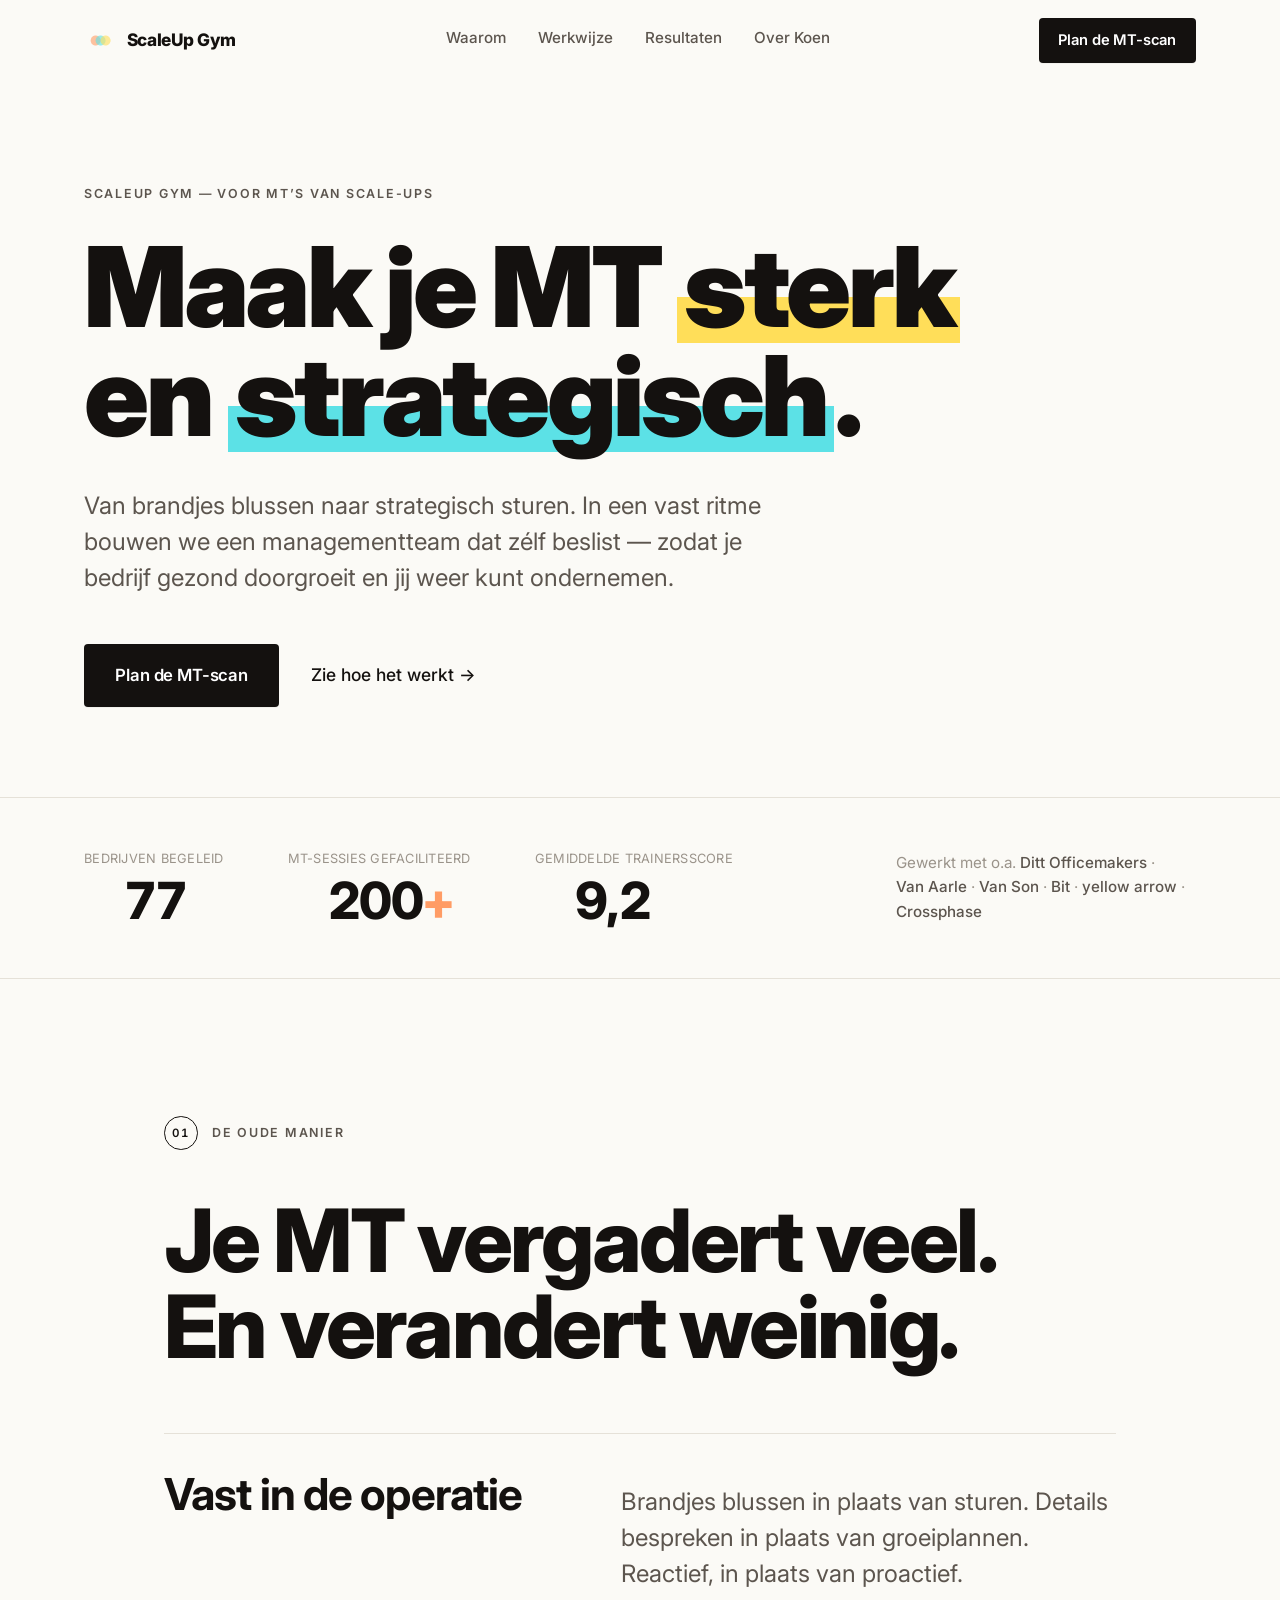
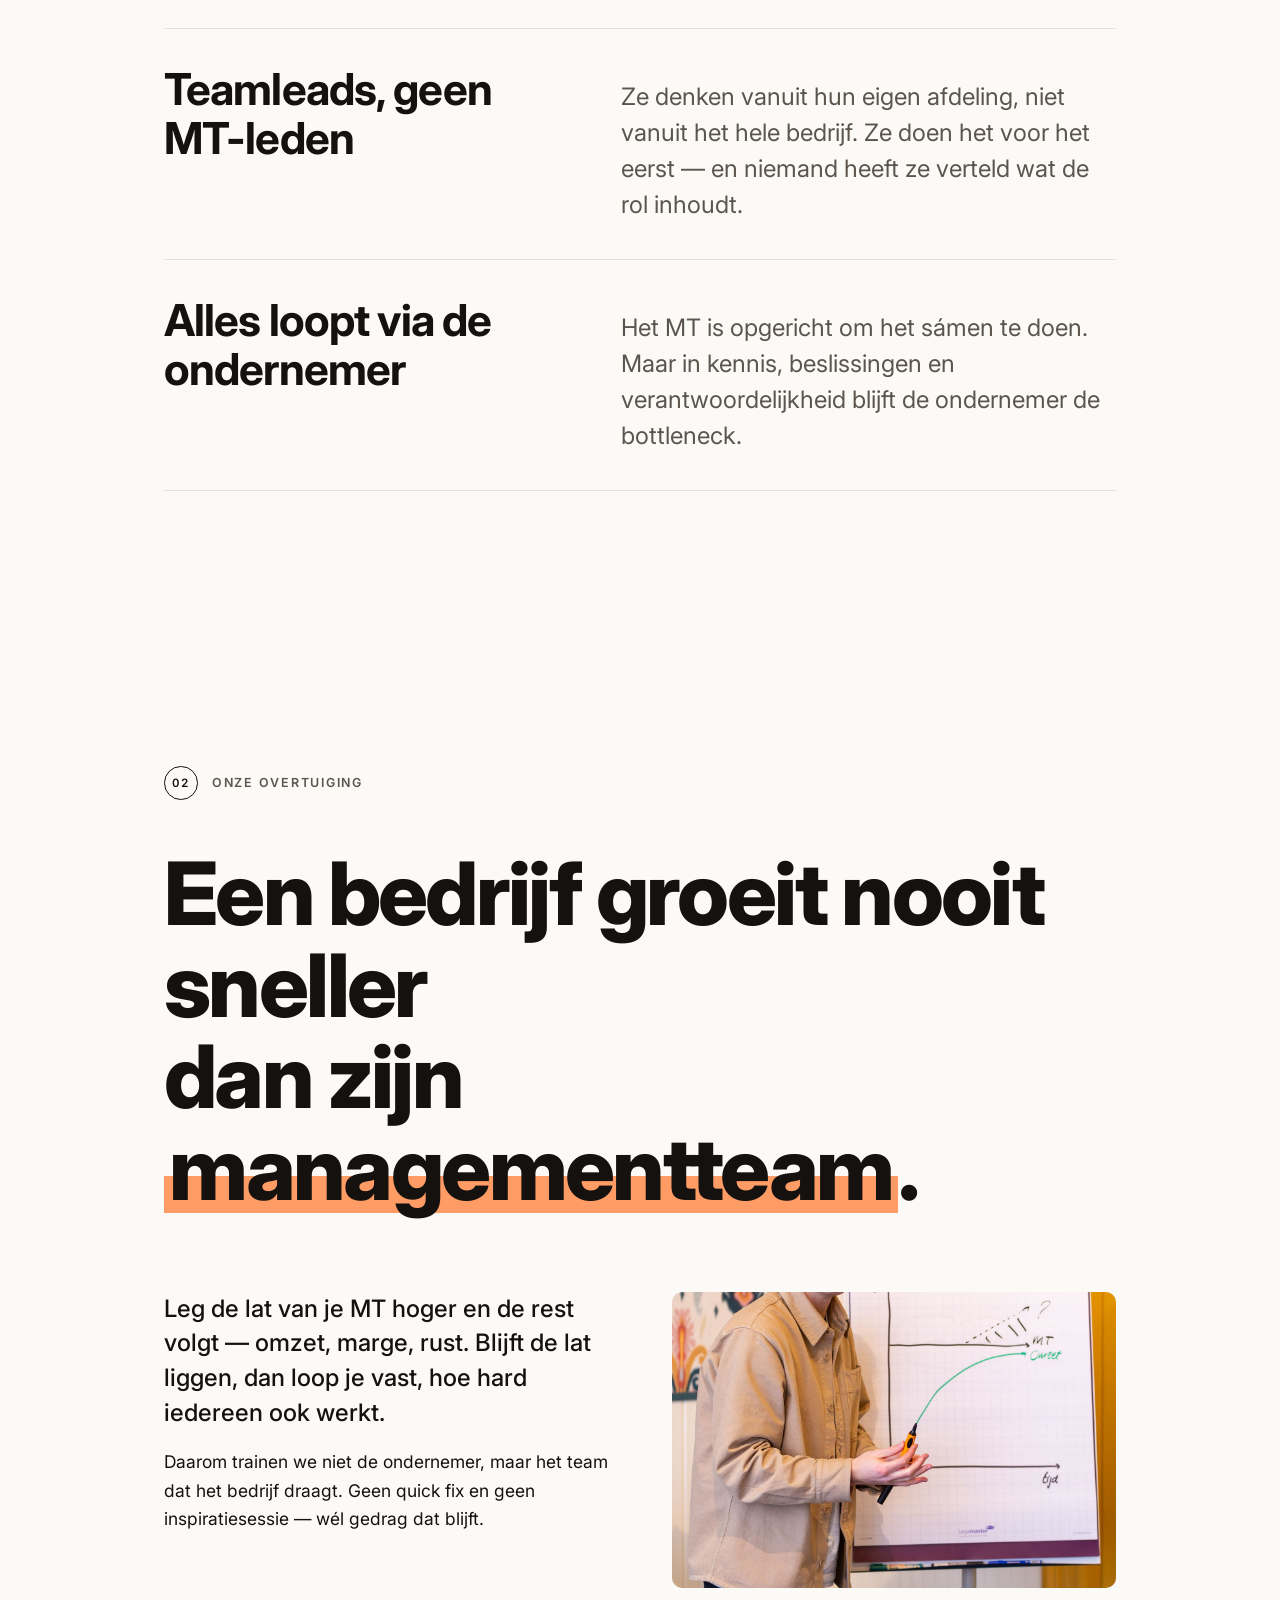
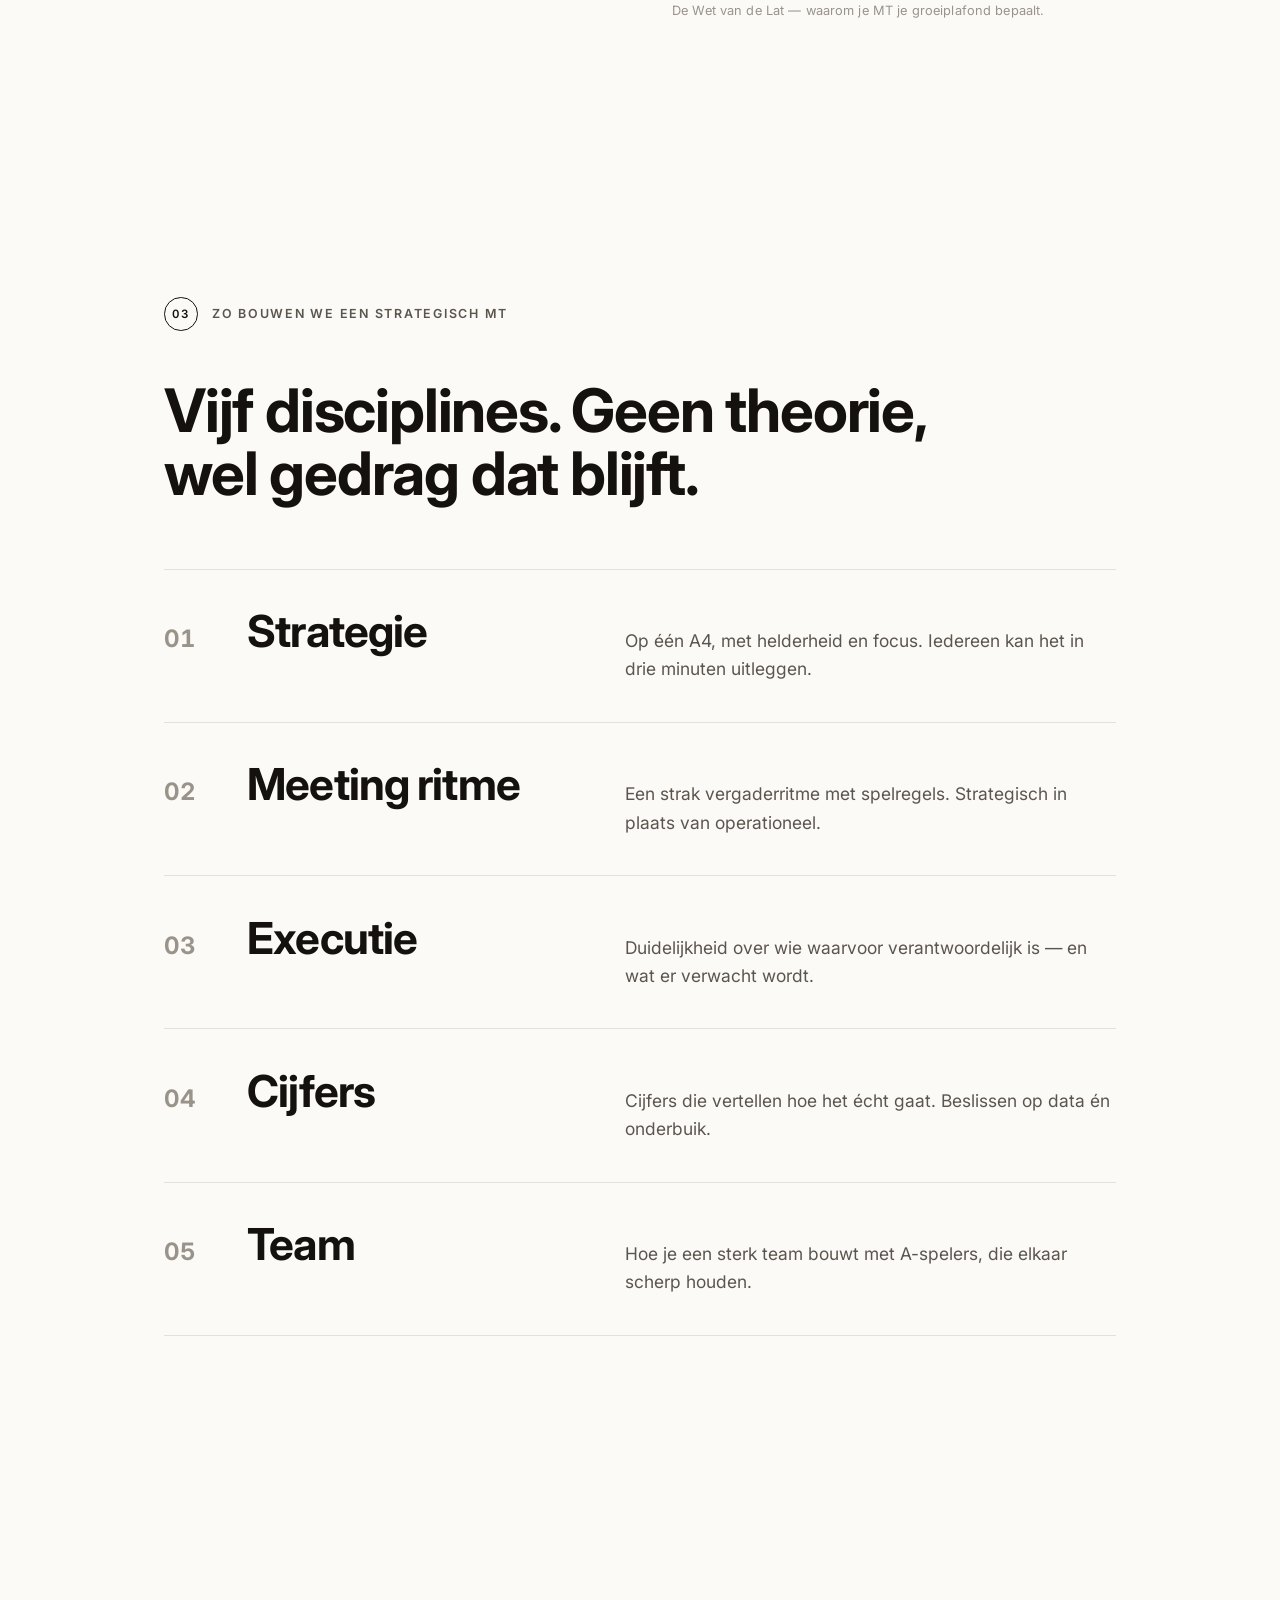
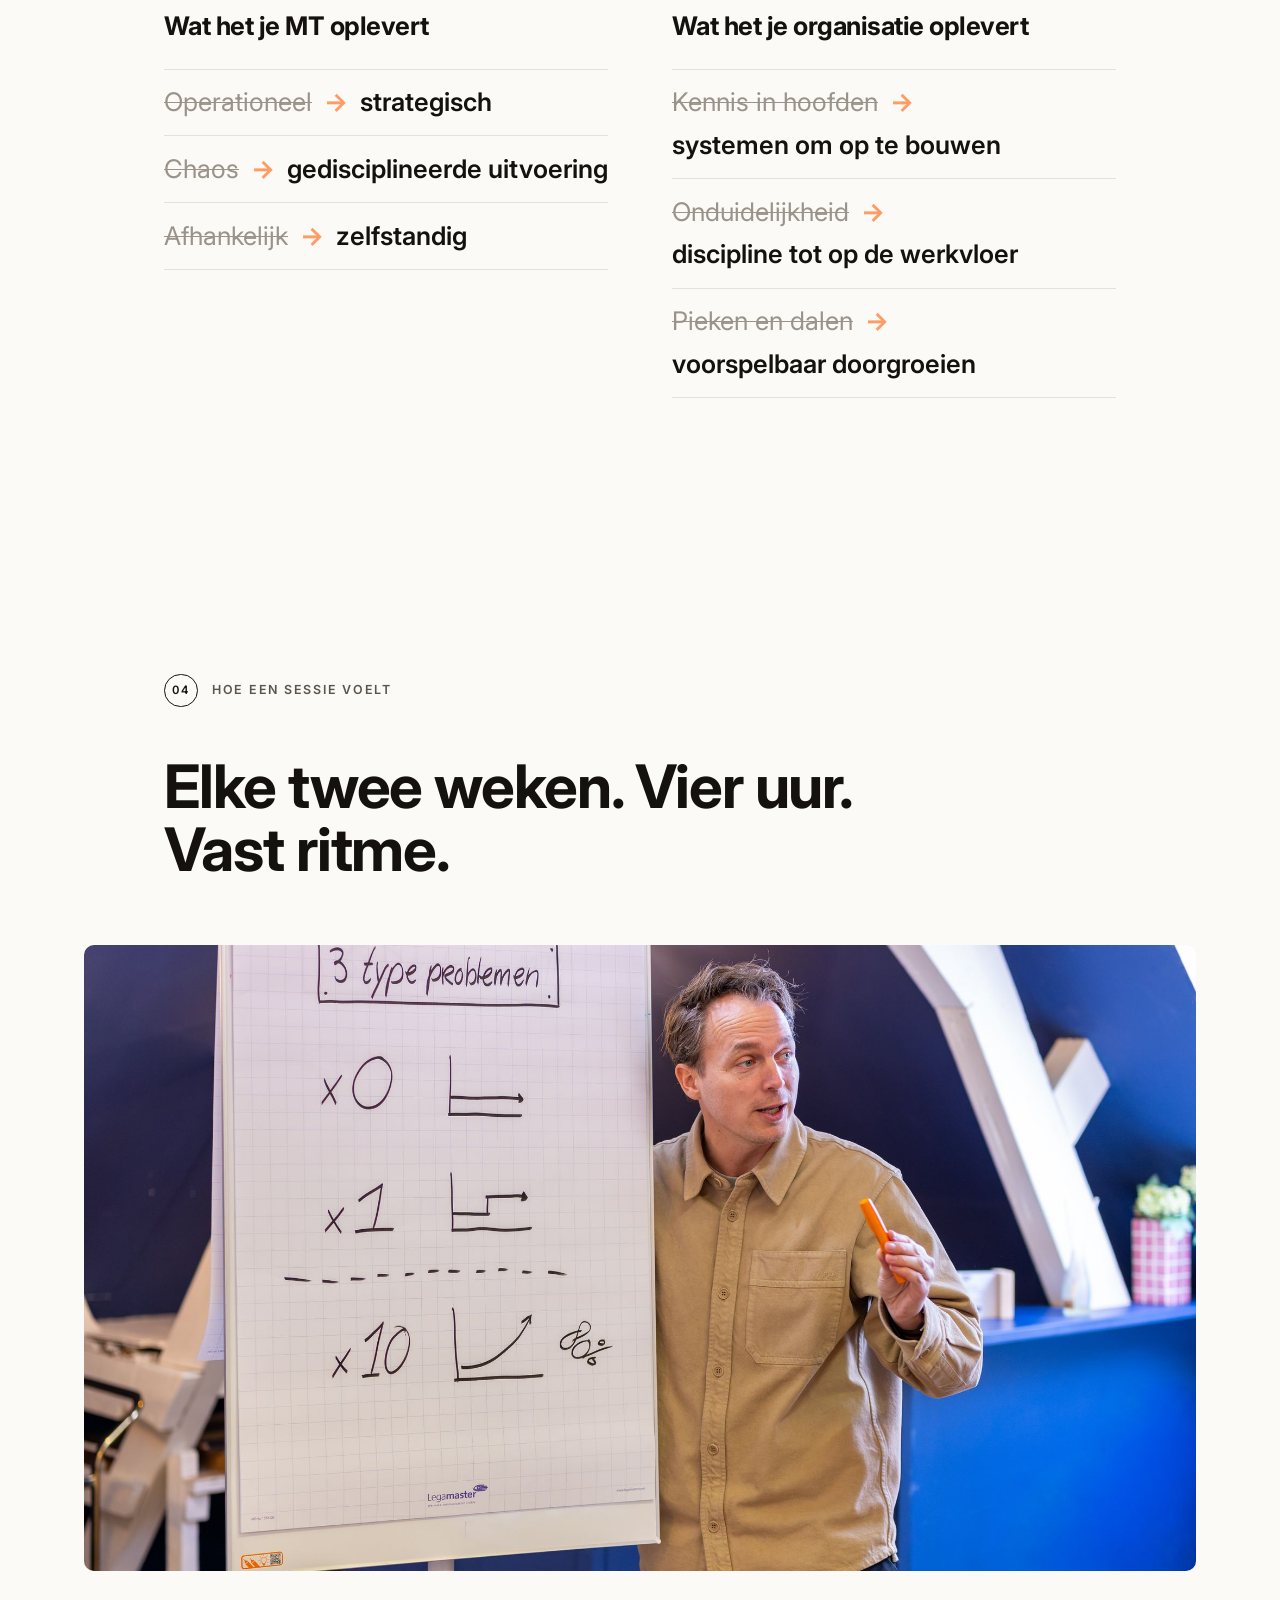
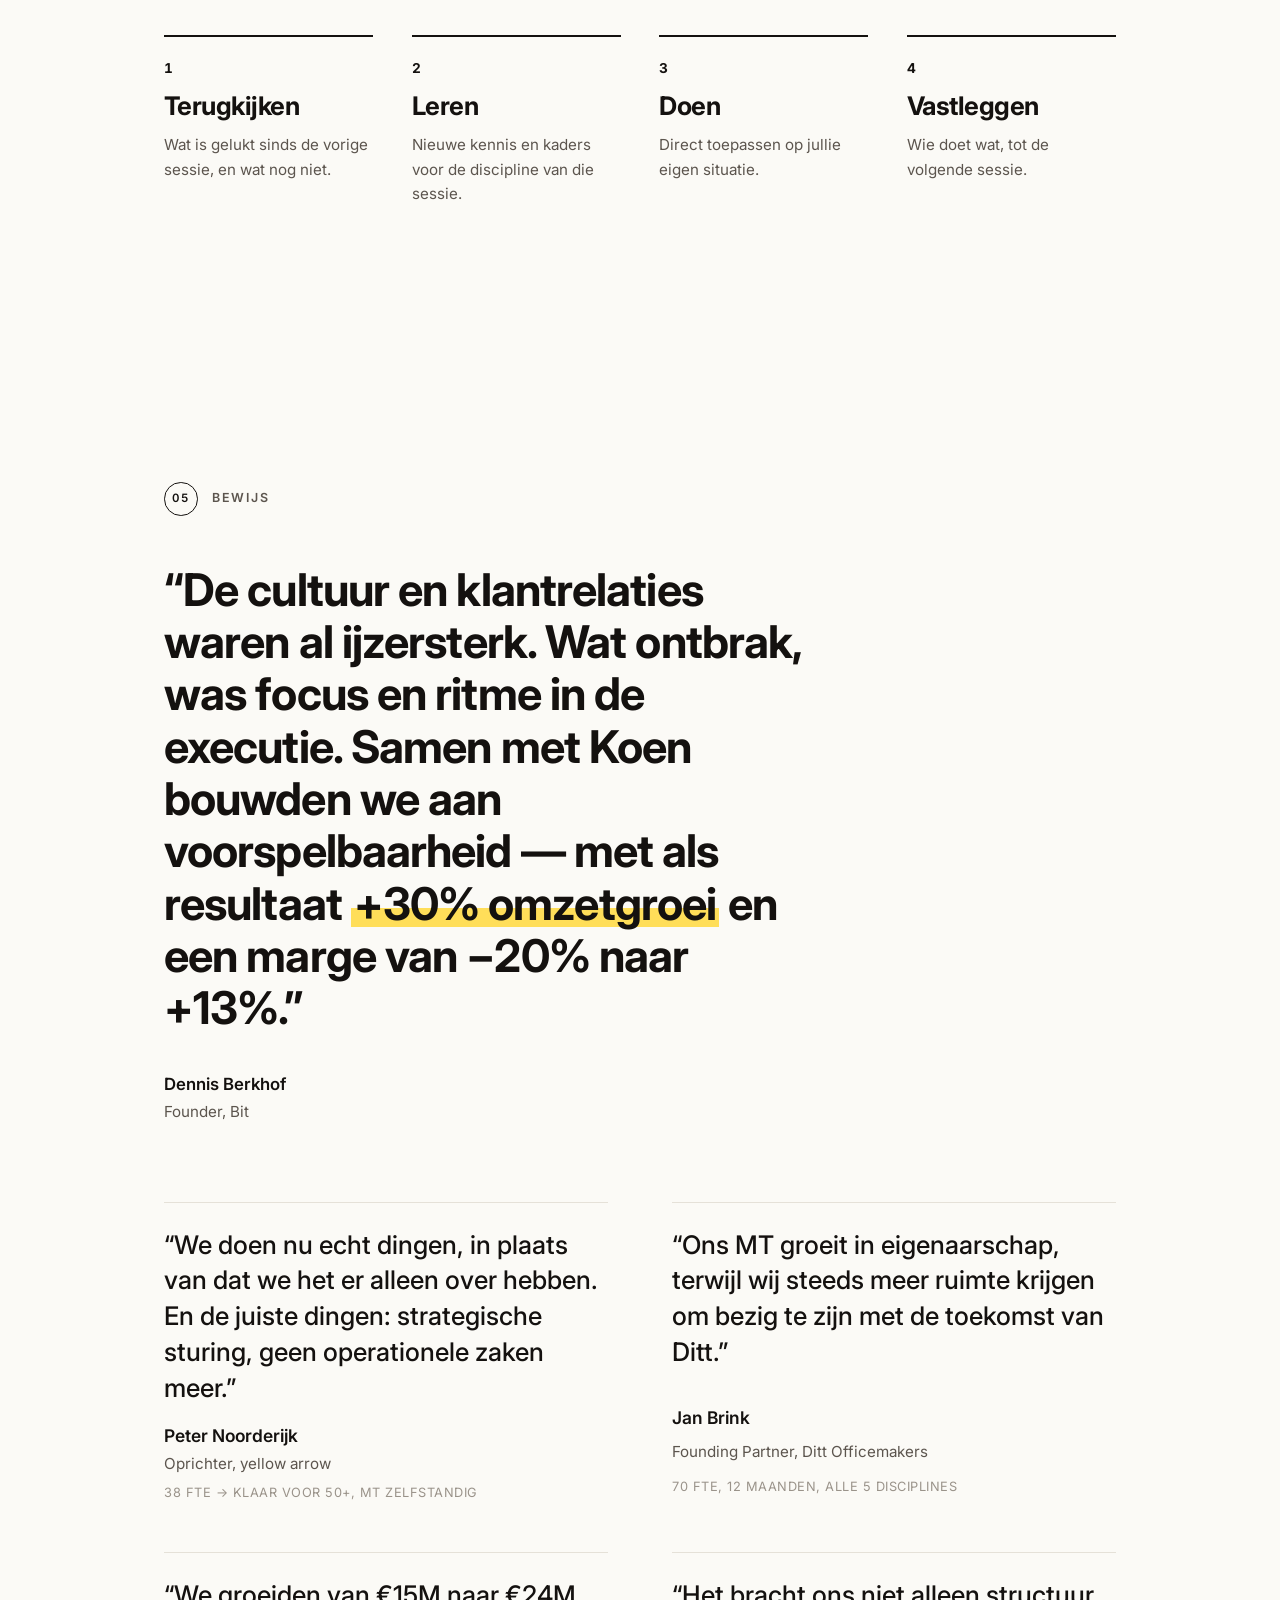
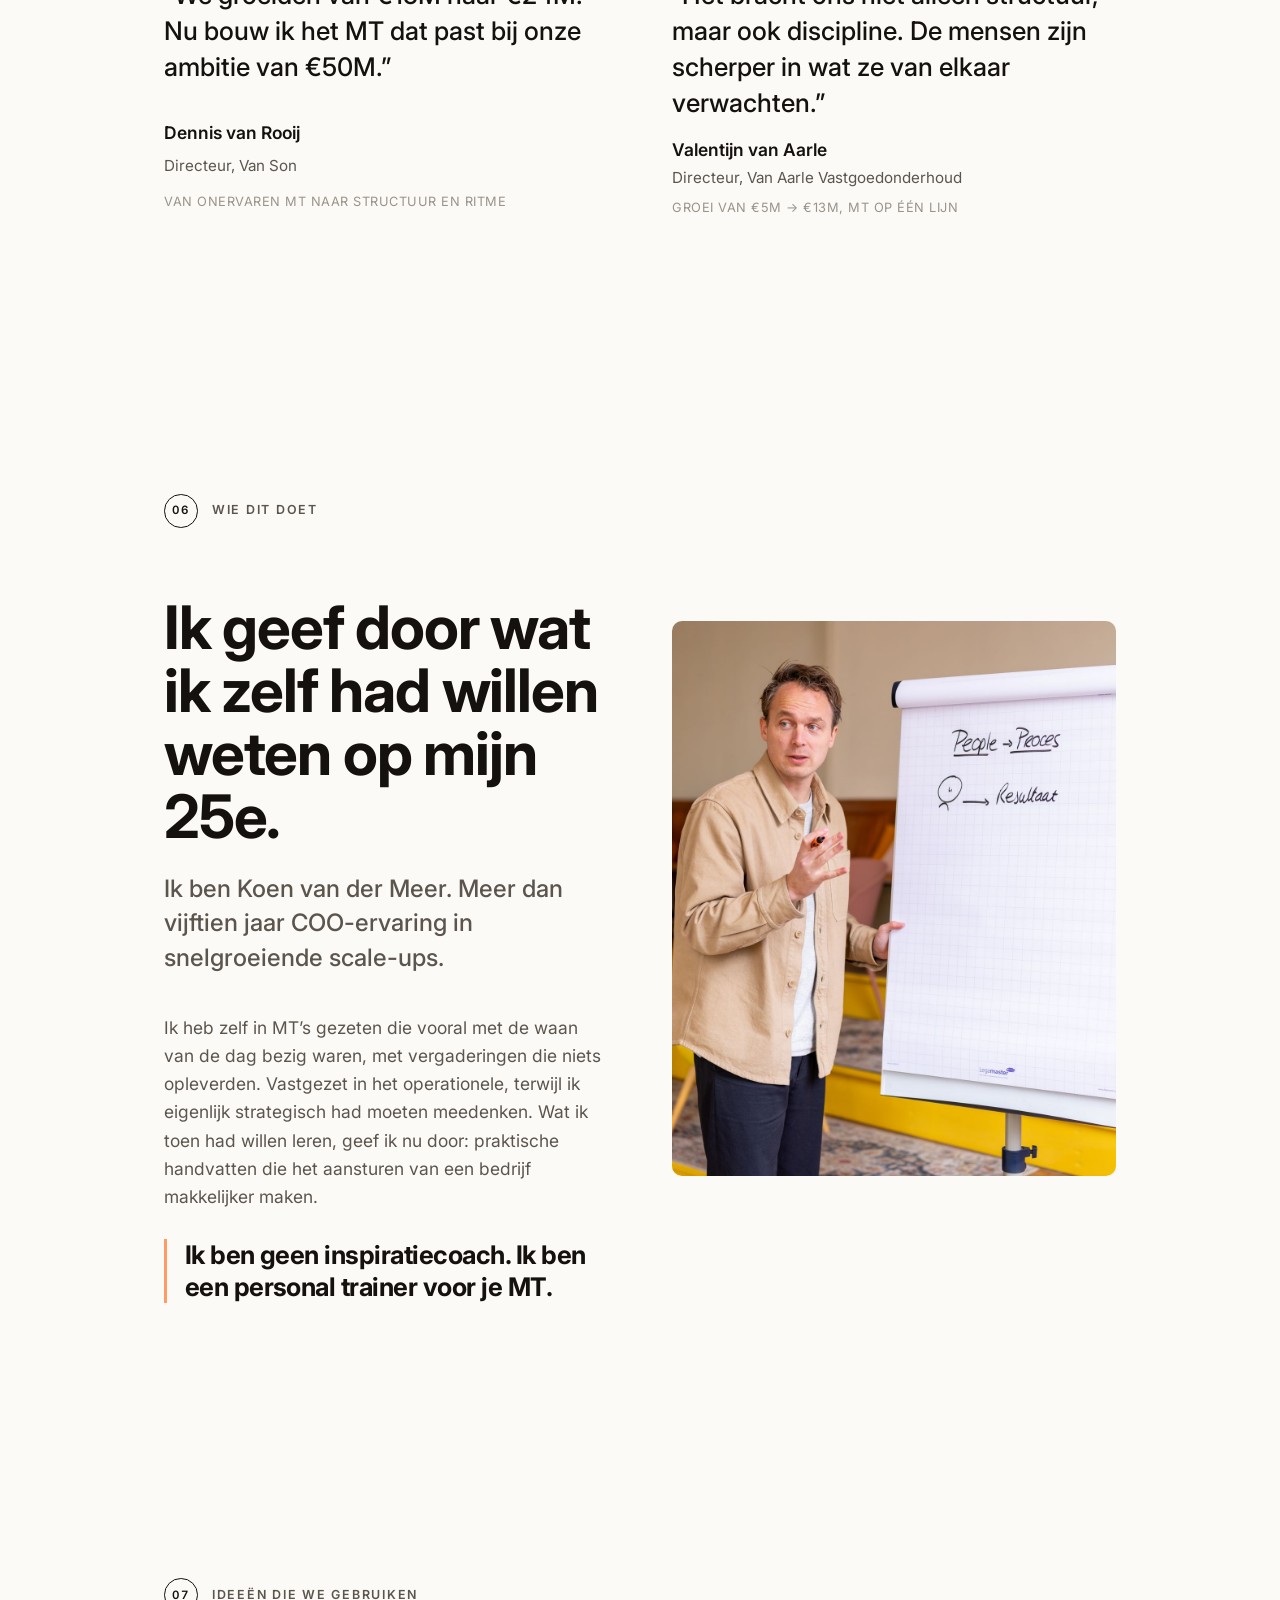
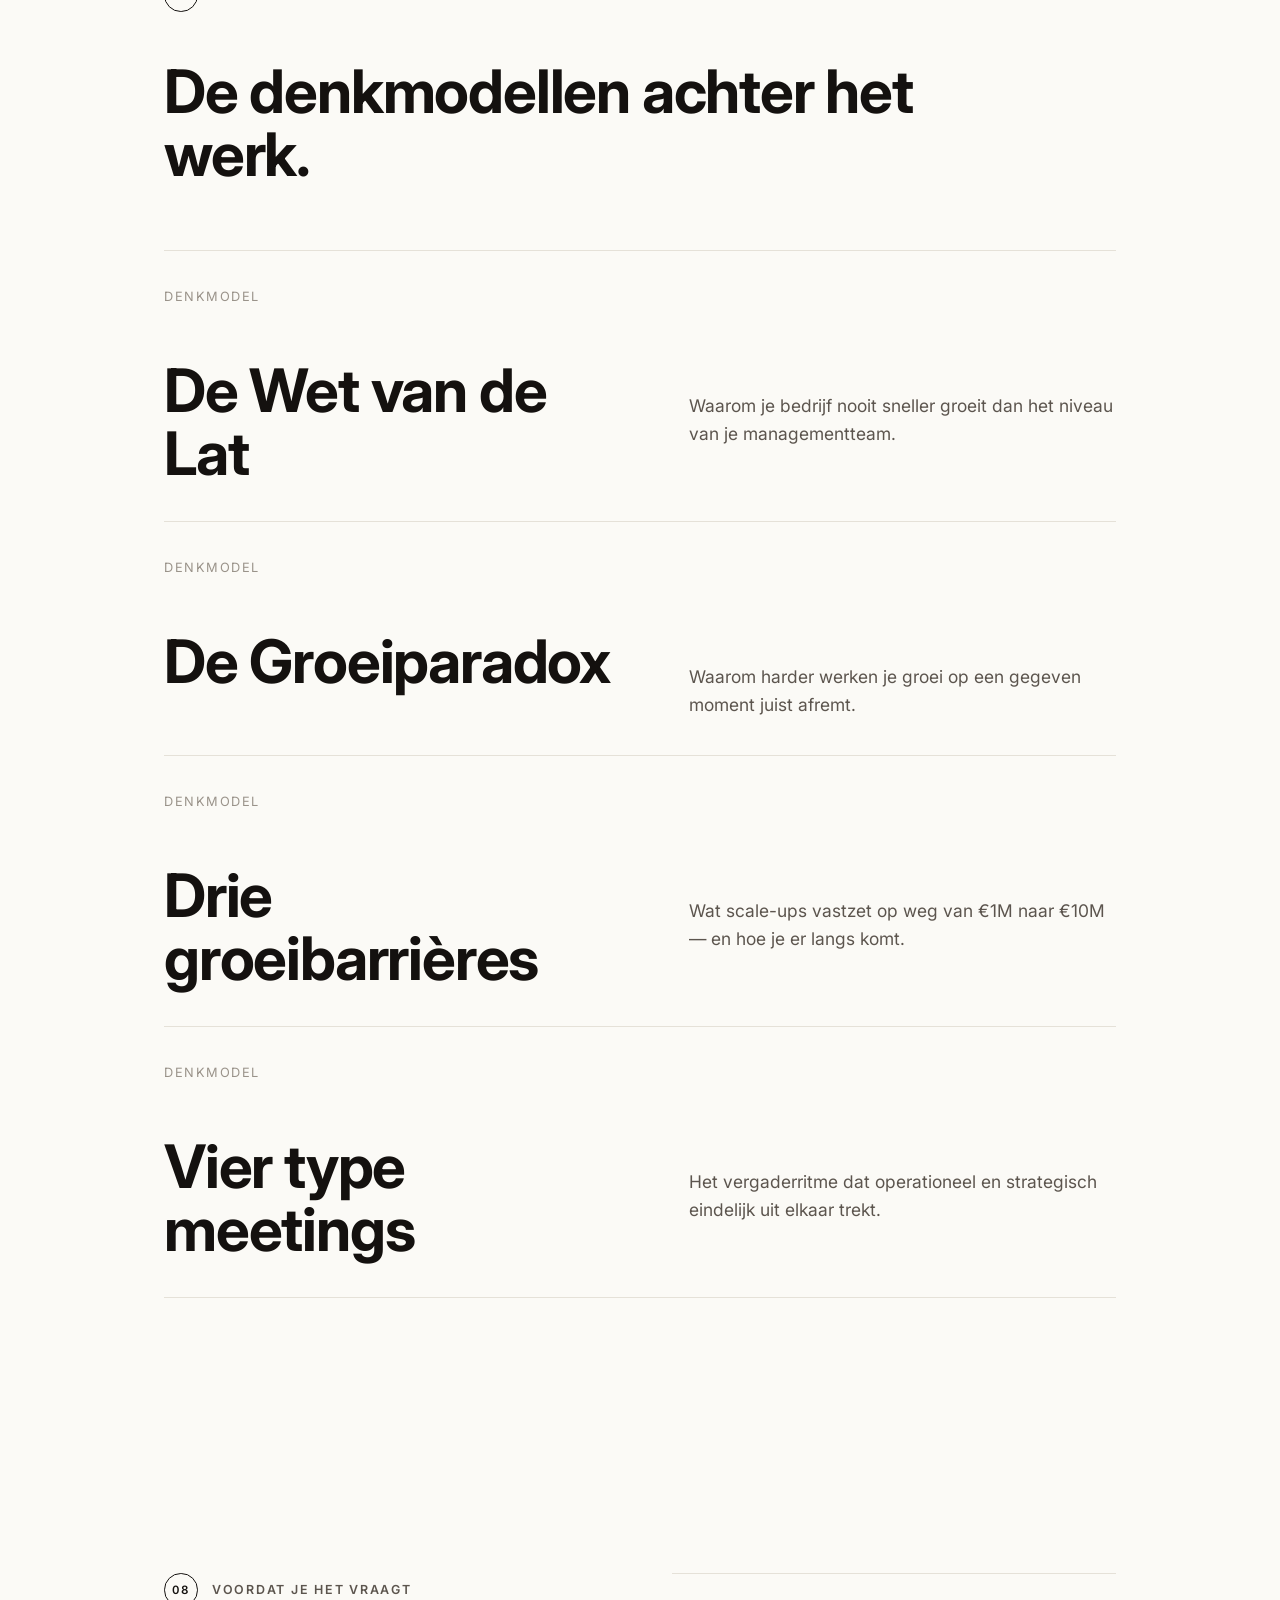
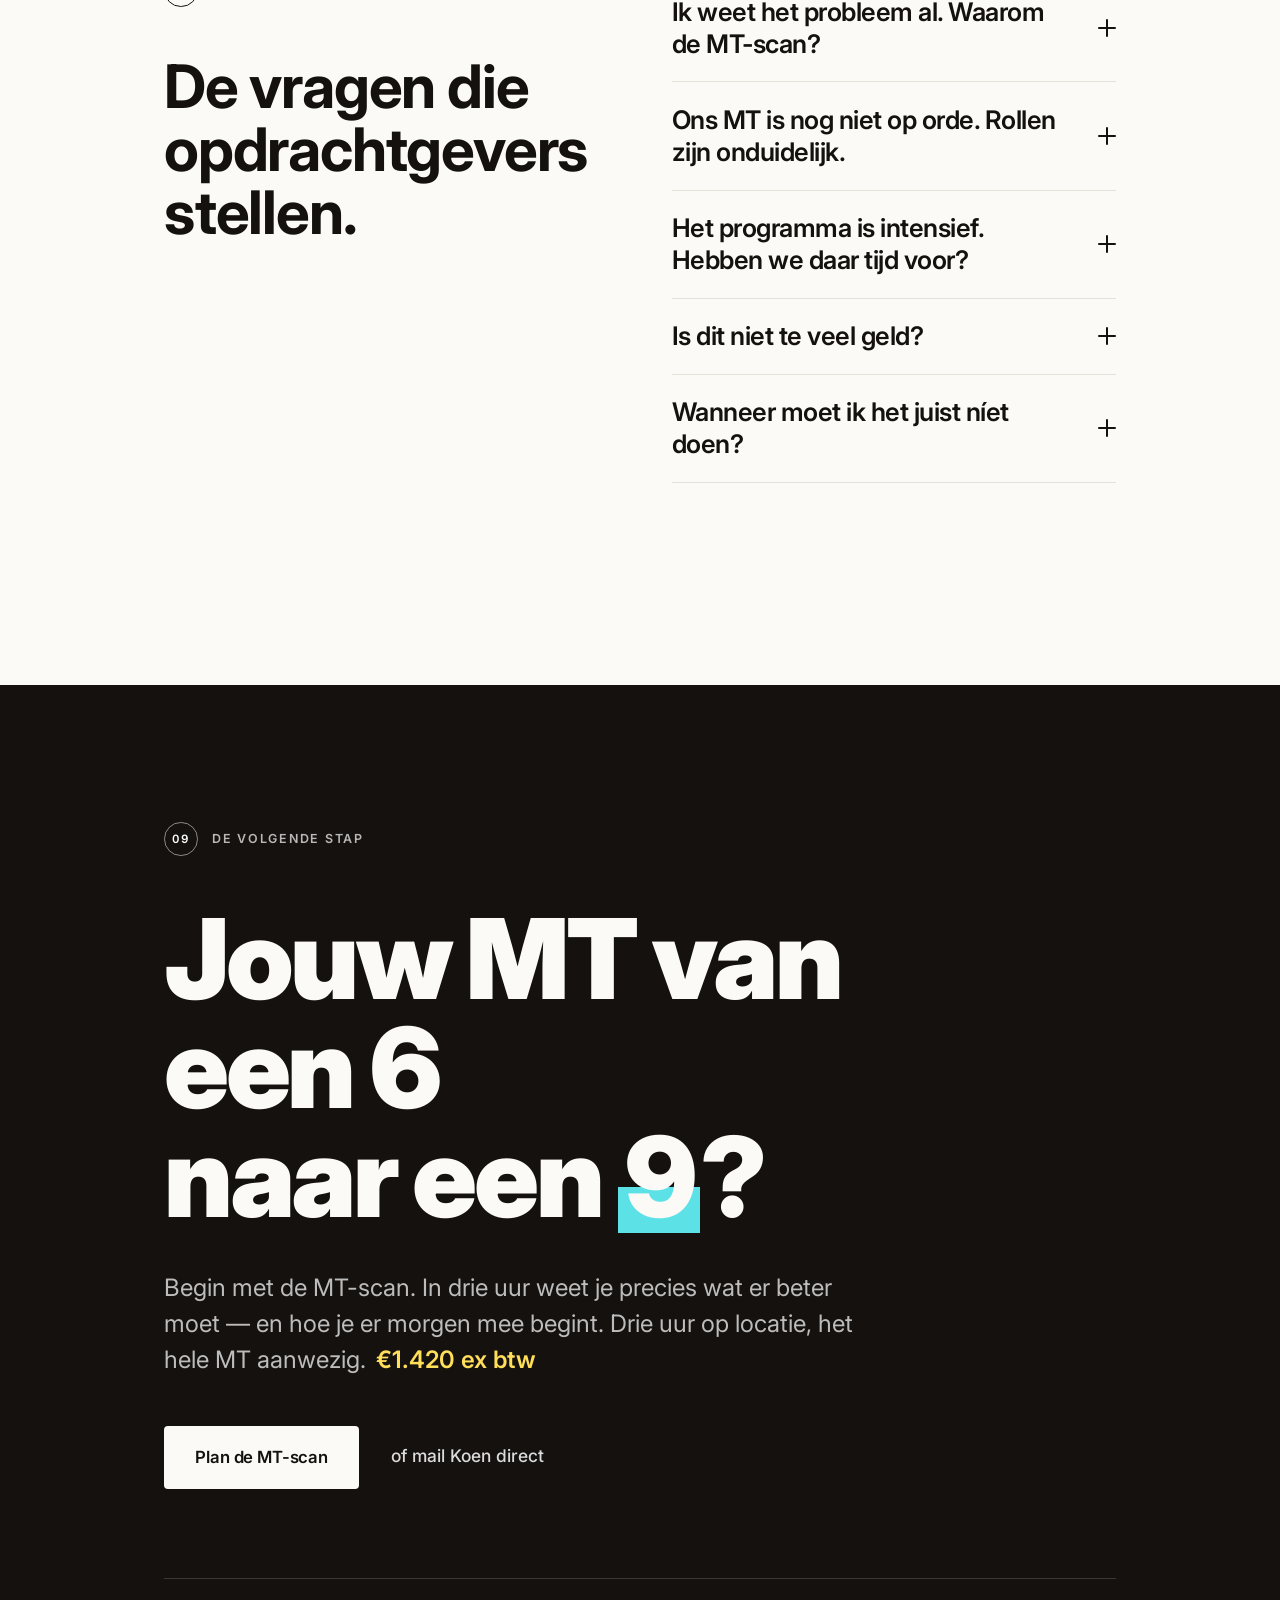
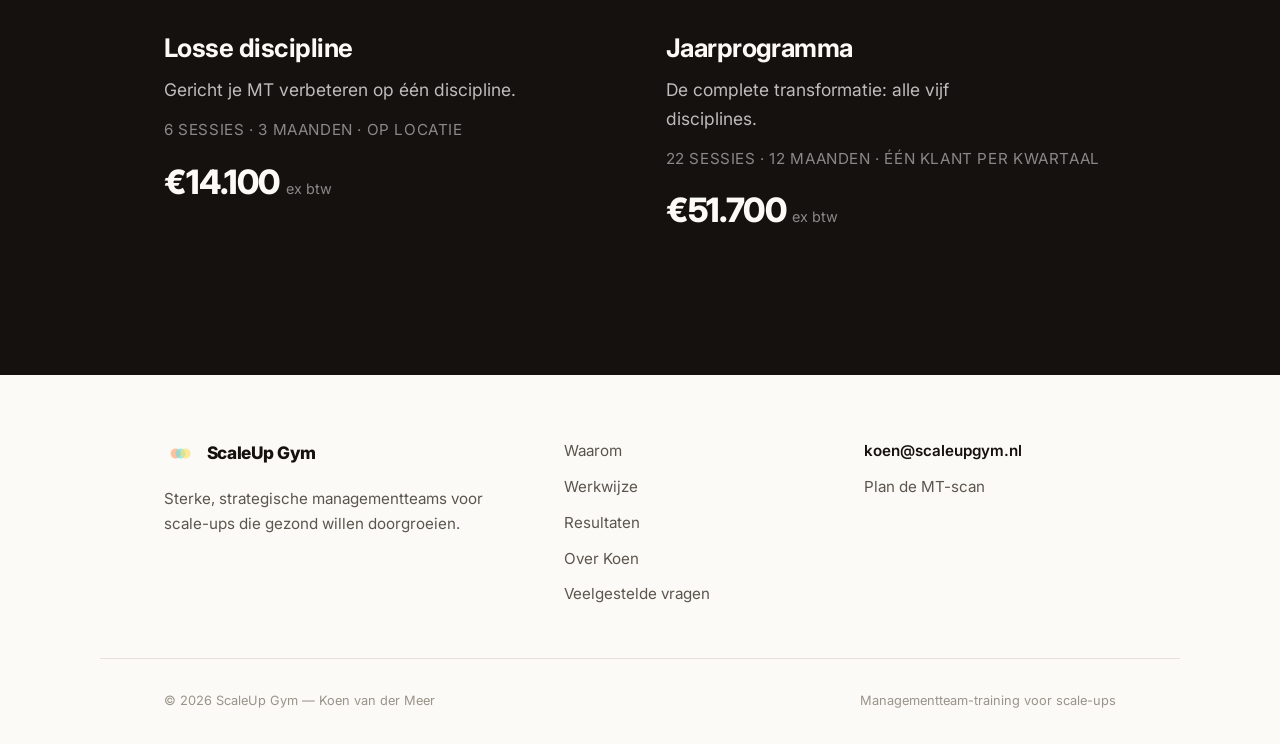
==== index.html @ e364d79d "ScaleUp Gym — editorial one-pager Co-Authored-By: Claude Opus 4.8 <noreply@anthropic.com>" ====
<!DOCTYPE html>
<html lang="nl">
<head>
  <meta charset="UTF-8" />
  <meta name="viewport" content="width=device-width, initial-scale=1.0" />
  <title>ScaleUp Gym — Maak je MT sterk en strategisch | Koen van der Meer</title>
  <meta name="description" content="ScaleUp Gym traint managementteams van scale-ups. Van brandjes blussen naar strategisch sturen — in een vast ritme, gebaseerd op vijf disciplines. Begin met de MT-scan." />
  <meta name="author" content="Koen van der Meer" />

  <meta property="og:type" content="website" />
  <meta property="og:title" content="ScaleUp Gym — Maak je MT sterk en strategisch" />
  <meta property="og:description" content="Van brandjes blussen naar strategisch sturen. Een sterk en zelfstandig MT, zodat je bedrijf gezond doorgroeit." />
  <meta property="og:image" content="assets/logo/scaleup-gym-logo-naam.png" />
  <meta name="theme-color" content="#fbfaf6" />

  <link rel="icon" type="image/png" href="assets/logo/scaleup-gym-beeldmerk.png" />

  <link rel="preconnect" href="https://fonts.googleapis.com" />
  <link rel="preconnect" href="https://fonts.gstatic.com" crossorigin />
  <link href="https://fonts.googleapis.com/css2?family=Inter:wght@400;500;600;700;800;900&display=swap" rel="stylesheet" />

  <link rel="stylesheet" href="css/tokens.css" />
  <link rel="stylesheet" href="css/style.css" />
</head>
<body>

  <a class="skip-link" href="#hoofd">Naar hoofdinhoud</a>

  <!-- ============================ A. NAVIGATIE ============================ -->
  <header class="site-nav" id="top">
    <div class="site-nav__inner">
      <a class="site-nav__logo" href="#top" aria-label="ScaleUp Gym — naar boven">
        <img src="assets/logo/scaleup-gym-beeldmerk.png" alt="" width="40" height="24" />
        <span>ScaleUp&nbsp;Gym</span>
      </a>

      <nav class="site-nav__links" aria-label="Hoofdnavigatie">
        <a href="#overtuiging">Waarom</a>
        <a href="#aanpak">Werkwijze</a>
        <a href="#bewijs">Resultaten</a>
        <a href="#over">Over Koen</a>
      </nav>

      <a class="btn btn--primary site-nav__cta" href="#contact">Plan de MT-scan</a>

      <button class="site-nav__toggle" aria-label="Menu openen" aria-expanded="false" aria-controls="mobiel-menu">
        <span></span><span></span>
      </button>
    </div>

    <nav class="mobiel-menu" id="mobiel-menu" aria-label="Mobiele navigatie" hidden>
      <a href="#overtuiging">Waarom</a>
      <a href="#aanpak">Werkwijze</a>
      <a href="#bewijs">Resultaten</a>
      <a href="#over">Over Koen</a>
      <a class="btn btn--primary" href="#contact">Plan de MT-scan</a>
    </nav>
  </header>

  <main id="hoofd">

    <!-- ============================ B. HERO ============================ -->
    <section class="hero" aria-labelledby="hero-titel">
      <div class="hero__inner">
        <p class="eyebrow reveal">ScaleUp Gym — voor MT’s van scale-ups</p>
        <h1 class="hero__titel reveal" id="hero-titel">
          Maak je MT <span class="mark mark--geel">sterk</span><br />
          en <span class="mark mark--turquoise">strategisch</span>.
        </h1>
        <p class="hero__sub reveal">
          Van brandjes blussen naar strategisch sturen. In een vast ritme bouwen we een
          managementteam dat zélf beslist — zodat je bedrijf gezond doorgroeit en jij weer
          kunt ondernemen.
        </p>
        <div class="hero__acties reveal">
          <a class="btn btn--primary btn--groot" href="#contact">Plan de MT-scan</a>
          <a class="tekst-link" href="#aanpak">Zie hoe het werkt <span aria-hidden="true">→</span></a>
        </div>
      </div>
    </section>

    <!-- ============================ C. DIRECT BEWIJS ============================ -->
    <section class="proof" aria-label="In het kort">
      <div class="proof__inner">
        <dl class="proof__cijfers">
          <div class="proof__cijfer reveal">
            <dt>Bedrijven begeleid</dt>
            <dd>77</dd>
          </div>
          <div class="proof__cijfer reveal">
            <dt>MT-sessies gefaciliteerd</dt>
            <dd>200<span class="plus">+</span></dd>
          </div>
          <div class="proof__cijfer reveal">
            <dt>Gemiddelde trainersscore</dt>
            <dd>9,2</dd>
          </div>
        </dl>
        <p class="proof__namen reveal">
          Gewerkt met o.a. <span>Ditt Officemakers</span> · <span>Van Aarle</span> ·
          <span>Van Son</span> · <span>Bit</span> · <span>yellow arrow</span> · <span>Crossphase</span>
        </p>
      </div>
    </section>

    <!-- ============================ D. HET PROBLEEM ============================ -->
    <section class="sectie probleem" id="probleem" aria-labelledby="probleem-titel">
      <div class="wrap">
        <p class="sectie-label reveal"><span>01</span> De oude manier</p>
        <h2 class="statement reveal" id="probleem-titel">
          Je MT vergadert veel.<br />En verandert weinig.
        </h2>

        <div class="probleem__lijst">
          <div class="probleem__item reveal">
            <h3>Vast in de operatie</h3>
            <p>Brandjes blussen in plaats van sturen. Details bespreken in plaats van groeiplannen. Reactief, in plaats van proactief.</p>
          </div>
          <div class="probleem__item reveal">
            <h3>Teamleads, geen MT-leden</h3>
            <p>Ze denken vanuit hun eigen afdeling, niet vanuit het hele bedrijf. Ze doen het voor het eerst — en niemand heeft ze verteld wat de rol inhoudt.</p>
          </div>
          <div class="probleem__item reveal">
            <h3>Alles loopt via de ondernemer</h3>
            <p>Het MT is opgericht om het sámen te doen. Maar in kennis, beslissingen en verantwoordelijkheid blijft de ondernemer de bottleneck.</p>
          </div>
        </div>
      </div>
    </section>

    <!-- ============================ E. ONZE OVERTUIGING ============================ -->
    <section class="sectie overtuiging" id="overtuiging" aria-labelledby="overtuiging-titel">
      <div class="wrap">
        <p class="sectie-label reveal"><span>02</span> Onze overtuiging</p>
        <p class="mega reveal" id="overtuiging-titel">
          Een bedrijf groeit nooit sneller<br />
          dan zijn <span class="mark mark--oranje">managementteam</span>.
        </p>
      </div>
      <div class="overtuiging__body wrap wrap--split">
        <div class="overtuiging__tekst reveal">
          <p class="lead">
            Leg de lat van je MT hoger en de rest volgt — omzet, marge, rust.
            Blijft de lat liggen, dan loop je vast, hoe hard iedereen ook werkt.
          </p>
          <p>
            Daarom trainen we niet de ondernemer, maar het team dat het bedrijf draagt.
            Geen quick fix en geen inspiratiesessie — wél gedrag dat blijft.
          </p>
        </div>
        <figure class="overtuiging__beeld reveal">
          <img src="assets/foto-s/koen-wet-van-de-lat-uitleg.jpg" alt="Koen van der Meer legt de Wet van de Lat uit op een flip-over" loading="lazy" />
          <figcaption>De Wet van de Lat — waarom je MT je groeiplafond bepaalt.</figcaption>
        </figure>
      </div>
    </section>

    <!-- ============================ F. DE 5 DISCIPLINES ============================ -->
    <section class="sectie disciplines" id="aanpak" aria-labelledby="disciplines-titel">
      <div class="wrap">
        <p class="sectie-label reveal"><span>03</span> Zo bouwen we een strategisch MT</p>
        <h2 class="titel reveal" id="disciplines-titel">Vijf disciplines. Geen theorie, wel gedrag dat blijft.</h2>
      </div>

      <ol class="disc-lijst wrap">
        <li class="disc reveal">
          <span class="disc__nr">01</span>
          <div class="disc__body">
            <h3>Strategie</h3>
            <p>Op één A4, met helderheid en focus. Iedereen kan het in drie minuten uitleggen.</p>
          </div>
        </li>
        <li class="disc reveal">
          <span class="disc__nr">02</span>
          <div class="disc__body">
            <h3>Meeting&nbsp;ritme</h3>
            <p>Een strak vergaderritme met spelregels. Strategisch in plaats van operationeel.</p>
          </div>
        </li>
        <li class="disc reveal">
          <span class="disc__nr">03</span>
          <div class="disc__body">
            <h3>Executie</h3>
            <p>Duidelijkheid over wie waarvoor verantwoordelijk is — en wat er verwacht wordt.</p>
          </div>
        </li>
        <li class="disc reveal">
          <span class="disc__nr">04</span>
          <div class="disc__body">
            <h3>Cijfers</h3>
            <p>Cijfers die vertellen hoe het écht gaat. Beslissen op data én onderbuik.</p>
          </div>
        </li>
        <li class="disc reveal">
          <span class="disc__nr">05</span>
          <div class="disc__body">
            <h3>Team</h3>
            <p>Hoe je een sterk team bouwt met A-spelers, die elkaar scherp houden.</p>
          </div>
        </li>
      </ol>
    </section>

    <!-- ============================ Wat het oplevert ============================ -->
    <section class="sectie oplevert" aria-labelledby="oplevert-titel">
      <div class="wrap wrap--split">
        <div class="oplevert__kol reveal">
          <h2 class="kop-klein" id="oplevert-titel">Wat het je MT oplevert</h2>
          <ul class="verschuiving">
            <li><span class="van">Operationeel</span><span class="pijl" aria-hidden="true">→</span><span class="naar">strategisch</span></li>
            <li><span class="van">Chaos</span><span class="pijl" aria-hidden="true">→</span><span class="naar">gedisciplineerde uitvoering</span></li>
            <li><span class="van">Afhankelijk</span><span class="pijl" aria-hidden="true">→</span><span class="naar">zelfstandig</span></li>
          </ul>
        </div>
        <div class="oplevert__kol reveal">
          <h2 class="kop-klein">Wat het je organisatie oplevert</h2>
          <ul class="verschuiving">
            <li><span class="van">Kennis in hoofden</span><span class="pijl" aria-hidden="true">→</span><span class="naar">systemen om op te bouwen</span></li>
            <li><span class="van">Onduidelijkheid</span><span class="pijl" aria-hidden="true">→</span><span class="naar">discipline tot op de werkvloer</span></li>
            <li><span class="van">Pieken en dalen</span><span class="pijl" aria-hidden="true">→</span><span class="naar">voorspelbaar doorgroeien</span></li>
          </ul>
        </div>
      </div>
    </section>

    <!-- ============================ G. IN CONTEXT: DE SESSIE ============================ -->
    <section class="sectie context" aria-labelledby="context-titel">
      <div class="wrap">
        <p class="sectie-label reveal"><span>04</span> Hoe een sessie voelt</p>
        <h2 class="titel reveal" id="context-titel">Elke twee weken. Vier uur. Vast ritme.</h2>
      </div>

      <figure class="context__beeld-groot reveal">
        <img src="assets/foto-s/koen-3-type-problemen.jpg" alt="Koen van der Meer traint een MT en legt de drie type problemen uit op een flip-over" loading="lazy" />
      </figure>

      <ol class="ritme wrap">
        <li class="ritme__stap reveal"><span>1</span><h3>Terugkijken</h3><p>Wat is gelukt sinds de vorige sessie, en wat nog niet.</p></li>
        <li class="ritme__stap reveal"><span>2</span><h3>Leren</h3><p>Nieuwe kennis en kaders voor de discipline van die sessie.</p></li>
        <li class="ritme__stap reveal"><span>3</span><h3>Doen</h3><p>Direct toepassen op jullie eigen situatie.</p></li>
        <li class="ritme__stap reveal"><span>4</span><h3>Vastleggen</h3><p>Wie doet wat, tot de volgende sessie.</p></li>
      </ol>
    </section>

    <!-- ============================ H. BEWIJS / TESTIMONIALS ============================ -->
    <section class="sectie bewijs" id="bewijs" aria-labelledby="bewijs-titel">
      <div class="wrap">
        <p class="sectie-label reveal"><span>05</span> Bewijs</p>
        <h2 class="visueel-verborgen" id="bewijs-titel">Resultaten van MT’s die we begeleidden</h2>

        <figure class="quote-groot reveal">
          <blockquote>
            <p>“De cultuur en klantrelaties waren al ijzersterk. Wat ontbrak, was focus en ritme in de executie. Samen met Koen bouwden we aan voorspelbaarheid — met als resultaat <span class="mark mark--geel">+30% omzetgroei</span> en een marge van −20% naar +13%.”</p>
          </blockquote>
          <figcaption>
            <span class="naam">Dennis Berkhof</span>
            <span class="rol">Founder, Bit</span>
          </figcaption>
        </figure>
      </div>

      <div class="wrap quotes-klein">
        <figure class="quote reveal">
          <blockquote><p>“We doen nu echt dingen, in plaats van dat we het er alleen over hebben. En de juiste dingen: strategische sturing, geen operationele zaken meer.”</p></blockquote>
          <figcaption><span class="naam">Peter Noorderijk</span><span class="rol">Oprichter, yellow arrow</span><span class="case">38 FTE → klaar voor 50+, MT zelfstandig</span></figcaption>
        </figure>
        <figure class="quote reveal">
          <blockquote><p>“Ons MT groeit in eigenaarschap, terwijl wij steeds meer ruimte krijgen om bezig te zijn met de toekomst van Ditt.”</p></blockquote>
          <figcaption><span class="naam">Jan Brink</span><span class="rol">Founding Partner, Ditt Officemakers</span><span class="case">70 FTE, 12 maanden, alle 5 disciplines</span></figcaption>
        </figure>
        <figure class="quote reveal">
          <blockquote><p>“We groeiden van €15M naar €24M. Nu bouw ik het MT dat past bij onze ambitie van €50M.”</p></blockquote>
          <figcaption><span class="naam">Dennis van Rooij</span><span class="rol">Directeur, Van Son</span><span class="case">Van onervaren MT naar structuur en ritme</span></figcaption>
        </figure>
        <figure class="quote reveal">
          <blockquote><p>“Het bracht ons niet alleen structuur, maar ook discipline. De mensen zijn scherper in wat ze van elkaar verwachten.”</p></blockquote>
          <figcaption><span class="naam">Valentijn van Aarle</span><span class="rol">Directeur, Van Aarle Vastgoedonderhoud</span><span class="case">Groei van €5M → €13M, MT op één lijn</span></figcaption>
        </figure>
      </div>
    </section>

    <!-- ============================ I. OVER KOEN ============================ -->
    <section class="sectie over" id="over" aria-labelledby="over-titel">
      <div class="wrap wrap--split over__grid">
        <figure class="over__beeld reveal">
          <img src="assets/foto-s/koen-people-proces.jpg" alt="Koen van der Meer geeft een ScaleUp Gym-training" loading="lazy" />
        </figure>
        <div class="over__tekst">
          <p class="sectie-label reveal"><span>06</span> Wie dit doet</p>
          <h2 class="titel reveal" id="over-titel">Ik geef door wat ik zelf had willen weten op mijn 25e.</h2>
          <p class="lead reveal">
            Ik ben Koen van der Meer. Meer dan vijftien jaar COO-ervaring in snelgroeiende scale-ups.
          </p>
          <p class="reveal">
            Ik heb zelf in MT’s gezeten die vooral met de waan van de dag bezig waren, met
            vergaderingen die niets opleverden. Vastgezet in het operationele, terwijl ik eigenlijk
            strategisch had moeten meedenken. Wat ik toen had willen leren, geef ik nu door:
            praktische handvatten die het aansturen van een bedrijf makkelijker maken.
          </p>
          <p class="over__pull reveal">Ik ben geen inspiratiecoach. Ik ben een personal trainer voor je MT.</p>
        </div>
      </div>
    </section>

    <!-- ============================ J. INZICHTEN / MODELLEN ============================ -->
    <section class="sectie inzichten" id="inzichten" aria-labelledby="inzichten-titel">
      <div class="wrap">
        <p class="sectie-label reveal"><span>07</span> Ideeën die we gebruiken</p>
        <h2 class="titel reveal" id="inzichten-titel">De denkmodellen achter het werk.</h2>
      </div>
      <ul class="idee-lijst wrap">
        <li class="idee reveal">
          <span class="idee__meta">Denkmodel</span>
          <h3>De Wet van de Lat</h3>
          <p>Waarom je bedrijf nooit sneller groeit dan het niveau van je managementteam.</p>
        </li>
        <li class="idee reveal">
          <span class="idee__meta">Denkmodel</span>
          <h3>De Groeiparadox</h3>
          <p>Waarom harder werken je groei op een gegeven moment juist afremt.</p>
        </li>
        <li class="idee reveal">
          <span class="idee__meta">Denkmodel</span>
          <h3>Drie groeibarrières</h3>
          <p>Wat scale-ups vastzet op weg van €1M naar €10M — en hoe je er langs komt.</p>
        </li>
        <li class="idee reveal">
          <span class="idee__meta">Denkmodel</span>
          <h3>Vier type meetings</h3>
          <p>Het vergaderritme dat operationeel en strategisch eindelijk uit elkaar trekt.</p>
        </li>
      </ul>
    </section>

    <!-- ============================ FAQ ============================ -->
    <section class="sectie faq" id="faq" aria-labelledby="faq-titel">
      <div class="wrap wrap--split faq__grid">
        <div class="faq__kop">
          <p class="sectie-label reveal"><span>08</span> Voordat je het vraagt</p>
          <h2 class="titel reveal" id="faq-titel">De vragen die opdrachtgevers stellen.</h2>
        </div>
        <div class="faq__lijst reveal">
          <details class="faq__item">
            <summary>Ik weet het probleem al. Waarom de MT-scan?<span class="faq__plus" aria-hidden="true"></span></summary>
            <div class="faq__antwoord"><p>De scan haalt commitment op bij het hele MT en toont of jullie op één lijn zitten over wat er moet gebeuren. Met een frisse blik zie ik vaak de échte problemen die je zelf niet meer ziet.</p></div>
          </details>
          <details class="faq__item">
            <summary>Ons MT is nog niet op orde. Rollen zijn onduidelijk.<span class="faq__plus" aria-hidden="true"></span></summary>
            <div class="faq__antwoord"><p>De meeste MT’s die wij zien bestaan uit teamleads, niet uit MT-leden. Dat is geen reden om iemand te vervangen — het is precies waar de scan voor is. Met díe mensen ga je het doen.</p></div>
          </details>
          <details class="faq__item">
            <summary>Het programma is intensief. Hebben we daar tijd voor?<span class="faq__plus" aria-hidden="true"></span></summary>
            <div class="faq__antwoord"><p>Elke sessie heeft een vast ritme: terugkijken, leren, doen, vastleggen. Geen quick fix, wel gedragsverandering. Goede bedrijven werken 20% ÁÁN het bedrijf. Geen tijd? Dan blijf je brandjes blussen.</p></div>
          </details>
          <details class="faq__item">
            <summary>Is dit niet te veel geld?<span class="faq__plus" aria-hidden="true"></span></summary>
            <div class="faq__antwoord"><p>Een junior kost je al snel €54k per jaar en voert uit. Je MT stuurt je hele organisatie aan. Maak dat team 10% beter en je ziet het terug in elk team, elke beslissing, elk resultaat.</p></div>
          </details>
          <details class="faq__item">
            <summary>Wanneer moet ik het juist níet doen?<span class="faq__plus" aria-hidden="true"></span></summary>
            <div class="faq__antwoord"><p>Als je minder dan 25 collega’s hebt, is dit te zwaar voor wat je nodig hebt. En als je niet bereid bent serieus te investeren in je MT — in tijd én geld. Zoek je inspiratie? Dan ben ik de verkeerde: ik ben een personal trainer.</p></div>
          </details>
        </div>
      </div>
    </section>

    <!-- ============================ K. FINALE CTA / AANBOD ============================ -->
    <section class="sectie eind-cta" id="contact" aria-labelledby="eind-titel">
      <div class="wrap eind-cta__inner">
        <p class="sectie-label sectie-label--licht reveal"><span>09</span> De volgende stap</p>
        <p class="display reveal" id="eind-titel">
          Jouw MT van een&nbsp;6<br />naar een&nbsp;<span class="mark mark--turquoise">9</span>?
        </p>
        <p class="eind-cta__sub reveal">
          Begin met de MT-scan. In drie uur weet je precies wat er beter moet — en hoe je er
          morgen mee begint. Drie uur op locatie, het hele MT aanwezig.
          <span class="prijs">€1.420 ex btw</span>
        </p>
        <div class="eind-cta__acties reveal">
          <a class="btn btn--primary btn--groot" href="mailto:koen@scaleupgym.nl?subject=Aanvraag%20MT-scan">Plan de MT-scan</a>
          <a class="tekst-link tekst-link--licht" href="mailto:koen@scaleupgym.nl">of mail Koen direct</a>
        </div>

        <div class="eind-cta__vervolg reveal">
          <div class="vervolg__blok">
            <h3>Losse discipline</h3>
            <p class="vervolg__omschrijving">Gericht je MT verbeteren op één discipline.</p>
            <p class="vervolg__detail">6 sessies · 3 maanden · op locatie</p>
            <p class="vervolg__prijs">€14.100 <span>ex btw</span></p>
          </div>
          <div class="vervolg__blok">
            <h3>Jaarprogramma</h3>
            <p class="vervolg__omschrijving">De complete transformatie: alle vijf disciplines.</p>
            <p class="vervolg__detail">22 sessies · 12 maanden · één klant per kwartaal</p>
            <p class="vervolg__prijs">€51.700 <span>ex btw</span></p>
          </div>
        </div>
      </div>
    </section>

  </main>

  <!-- ============================ L. FOOTER ============================ -->
  <footer class="site-footer">
    <div class="wrap site-footer__inner">
      <div class="site-footer__merk">
        <a class="site-nav__logo" href="#top" aria-label="ScaleUp Gym — naar boven">
          <img src="assets/logo/scaleup-gym-beeldmerk.png" alt="" width="40" height="24" />
          <span>ScaleUp&nbsp;Gym</span>
        </a>
        <p>Sterke, strategische managementteams voor scale-ups die gezond willen doorgroeien.</p>
      </div>
      <nav class="site-footer__nav" aria-label="Footernavigatie">
        <a href="#overtuiging">Waarom</a>
        <a href="#aanpak">Werkwijze</a>
        <a href="#bewijs">Resultaten</a>
        <a href="#over">Over Koen</a>
        <a href="#faq">Veelgestelde vragen</a>
      </nav>
      <div class="site-footer__contact">
        <a href="mailto:koen@scaleupgym.nl">koen@scaleupgym.nl</a>
        <a href="#contact">Plan de MT-scan</a>
      </div>
    </div>
    <div class="wrap site-footer__onder">
      <span>© <span id="jaar">2026</span> ScaleUp Gym — Koen van der Meer</span>
      <span>Managementteam-training voor scale-ups</span>
    </div>
  </footer>

  <script src="js/main.js" defer></script>
</body>
</html>
---- css/tokens.css ----
/* ==========================================================================
   Design tokens — ScaleUp Gym / Koen van der Meer
   Eén bron van waarheid: kleuren, typografie (Inter), spacing, schaal.
   Editorial-first: hiërarchie uit typografie, ruimte, schaal en contrast.
   ========================================================================== */

:root {
  /* --- Merkkleuren (bron van waarheid) --- */
  --kleur-geel: #ffde59;
  --kleur-zwart: #000000;
  --kleur-oranje: #ff9c65;
  --kleur-turquoise: #5ce1e6;

  /* --- Papier & inkt (editorial neutralen) --- */
  --papier: #fbfaf6;          /* warme off-white achtergrond */
  --papier-diep: #f3f1ea;     /* iets dieper vlak voor afwisseling */
  --inkt: #14110f;            /* bijna-zwart, zachter dan puur #000 voor lange tekst */
  --inkt-zacht: #5c554e;      /* metadata / secundaire tekst */
  --inkt-flauw: #9a938a;      /* labels, subtiele hints */
  --lijn: #e5e1d8;            /* haarlijnen */
  --wit: #ffffff;

  /* --- Rollen --- */
  --bg: var(--papier);
  --tekst: var(--inkt);
  --tekst-zacht: var(--inkt-zacht);
  --tekst-meta: var(--inkt-flauw);
  --accent: var(--kleur-oranje);
  --accent-koel: var(--kleur-turquoise);
  --highlight: var(--kleur-geel);

  /* --- Typografie --- */
  --font: "Inter", -apple-system, BlinkMacSystemFont, "Segoe UI", Roboto, Helvetica, Arial, sans-serif;

  --gw-normaal: 400;
  --gw-medium: 500;
  --gw-semi: 600;
  --gw-bold: 700;
  --gw-extra: 800;
  --gw-black: 900;

  /* Responsieve type-schaal (clamp: min, voorkeur, max) */
  --t-display:  clamp(2.75rem, 1.2rem + 7.2vw, 8rem);   /* hero / finale statements */
  --t-mega:     clamp(2.4rem, 1.3rem + 5.2vw, 5.5rem);  /* grote sectie-statements */
  --t-h1:       clamp(2rem, 1.3rem + 3.2vw, 3.75rem);
  --t-h2:       clamp(1.6rem, 1.15rem + 2vw, 2.75rem);
  --t-h3:       clamp(1.25rem, 1.05rem + 0.9vw, 1.6rem);
  --t-lead:     clamp(1.15rem, 1.02rem + 0.6vw, 1.5rem);  /* introparagrafen */
  --t-body:     clamp(1rem, 0.97rem + 0.15vw, 1.125rem);
  --t-klein:    0.95rem;
  --t-label:    0.78rem;   /* eyebrow labels, uppercase */
  --t-meta:     0.8rem;

  --lh-strak: 0.98;
  --lh-kop: 1.05;
  --lh-body: 1.62;

  --ls-display: -0.03em;
  --ls-kop: -0.02em;
  --ls-label: 0.14em;

  /* --- Spacing-schaal --- */
  --s-1: 0.25rem;
  --s-2: 0.5rem;
  --s-3: 0.75rem;
  --s-4: 1rem;
  --s-5: 1.5rem;
  --s-6: 2rem;
  --s-7: 3rem;
  --s-8: 4rem;
  --s-9: 6rem;
  --s-10: 8rem;
  --s-11: 10rem;
  /* Verticale ruimte tussen conceptueel verschillende secties */
  --sectie-y: clamp(4.5rem, 3rem + 7vw, 11rem);

  /* --- Layout --- */
  --breed: 1240px;     /* brede container */
  --normaal: 1080px;   /* standaard container */
  --lees: 720px;       /* smalle leeskolom */
  --rand: clamp(1.25rem, 5vw, 4rem);  /* horizontale marge */

  /* --- Vorm & beweging --- */
  --radius: 4px;
  --radius-groot: 10px;
  --overgang: 0.4s cubic-bezier(0.22, 1, 0.36, 1);
  --overgang-snel: 0.2s ease;
}
---- css/style.css ----
/* ==========================================================================
   ScaleUp Gym — editorial layout system
   60% Justin Welsh (rust, schaal, whitespace) · 40% Koen Wemmenhove (ritme, verhaal)
   Typography-first: hiërarchie uit schaal, spacing, contrast en ritme.
   ========================================================================== */

*, *::before, *::after { box-sizing: border-box; }

html { -webkit-text-size-adjust: 100%; scroll-behavior: smooth; }

body {
  margin: 0;
  background: var(--bg);
  color: var(--tekst);
  font-family: var(--font);
  font-size: var(--t-body);
  line-height: var(--lh-body);
  font-weight: var(--gw-normaal);
  -webkit-font-smoothing: antialiased;
  text-rendering: optimizeLegibility;
  overflow-x: hidden;
}

@media (prefers-reduced-motion: reduce) {
  html { scroll-behavior: auto; }
  *, *::before, *::after { animation-duration: 0.01ms !important; transition-duration: 0.01ms !important; }
}

img { max-width: 100%; display: block; }

a { color: inherit; text-decoration: none; }

h1, h2, h3, p, ul, ol, dl, figure, blockquote { margin: 0; }
ul, ol { list-style: none; padding: 0; }

::selection { background: var(--kleur-turquoise); color: var(--inkt); }

:focus-visible {
  outline: 2px solid var(--inkt);
  outline-offset: 3px;
  border-radius: 2px;
}

/* --- Toegankelijkheid helpers --- */
.visueel-verborgen {
  position: absolute; width: 1px; height: 1px; padding: 0; margin: -1px;
  overflow: hidden; clip: rect(0 0 0 0); white-space: nowrap; border: 0;
}
.skip-link {
  position: absolute; left: 50%; transform: translateX(-50%) translateY(-140%);
  top: 0.5rem; z-index: 100; background: var(--inkt); color: var(--wit);
  padding: 0.65rem 1.1rem; border-radius: var(--radius); font-weight: var(--gw-medium);
  transition: transform var(--overgang-snel);
}
.skip-link:focus { transform: translateX(-50%) translateY(0); }

/* ==========================================================================
   Containers & layout
   ========================================================================== */
.wrap {
  width: 100%;
  max-width: var(--normaal);
  margin-inline: auto;
  padding-inline: var(--rand);
}
.wrap--split {
  display: grid;
  gap: clamp(2rem, 5vw, 5.5rem);
}
@media (min-width: 900px) {
  .wrap--split { grid-template-columns: 1fr 1fr; align-items: start; }
}

.sectie { padding-block: var(--sectie-y); }

/* ==========================================================================
   Typografie — rollen
   ========================================================================== */
.eyebrow {
  font-size: var(--t-label);
  letter-spacing: var(--ls-label);
  text-transform: uppercase;
  font-weight: var(--gw-semi);
  color: var(--tekst-zacht);
}

.sectie-label {
  display: flex;
  align-items: baseline;
  gap: 0.9rem;
  font-size: var(--t-label);
  letter-spacing: var(--ls-label);
  text-transform: uppercase;
  font-weight: var(--gw-semi);
  color: var(--tekst-zacht);
  margin-bottom: clamp(1.75rem, 4vw, 3rem);
}
.sectie-label span {
  font-variant-numeric: tabular-nums;
  color: var(--inkt);
  border: 1.5px solid var(--inkt);
  border-radius: 50%;
  width: 2.1rem; height: 2.1rem;
  display: inline-flex; align-items: center; justify-content: center;
  font-size: 0.72rem;
  flex-shrink: 0;
}
.sectie-label--licht { color: rgba(255,255,255,0.7); }
.sectie-label--licht span { color: var(--wit); border-color: rgba(255,255,255,0.5); }

/* Grote statements */
.statement {
  font-size: var(--t-mega);
  line-height: var(--lh-strak);
  letter-spacing: var(--ls-display);
  font-weight: var(--gw-extra);
  max-width: 16ch;
}
.mega {
  font-size: var(--t-mega);
  line-height: var(--lh-kop);
  letter-spacing: var(--ls-display);
  font-weight: var(--gw-extra);
  max-width: 18ch;
}
.display {
  font-size: var(--t-display);
  line-height: var(--lh-strak);
  letter-spacing: var(--ls-display);
  font-weight: var(--gw-black);
}
.titel {
  font-size: var(--t-h1);
  line-height: var(--lh-kop);
  letter-spacing: var(--ls-kop);
  font-weight: var(--gw-bold);
  max-width: 20ch;
}
.kop-klein {
  font-size: var(--t-h3);
  line-height: 1.15;
  letter-spacing: var(--ls-kop);
  font-weight: var(--gw-bold);
}
.lead {
  font-size: var(--t-lead);
  line-height: 1.45;
  font-weight: var(--gw-medium);
  color: var(--inkt);
}
p.lead + p { margin-top: 1.1rem; }

/* Highlighter-accenten (merkkleuren, spaarzaam) */
.mark {
  background-image: linear-gradient(transparent 58%, var(--merk, var(--kleur-geel)) 58%, var(--merk, var(--kleur-geel)) 92%, transparent 92%);
  -webkit-box-decoration-break: clone;
  box-decoration-break: clone;
  padding-inline: 0.06em;
}
.mark--geel { --merk: var(--kleur-geel); }
.mark--turquoise { --merk: var(--kleur-turquoise); }
.mark--oranje { --merk: var(--kleur-oranje); }

/* ==========================================================================
   Buttons & links
   ========================================================================== */
.btn {
  display: inline-flex; align-items: center; justify-content: center;
  gap: 0.5rem;
  font-family: inherit;
  font-size: 0.98rem;
  font-weight: var(--gw-semi);
  letter-spacing: -0.01em;
  padding: 0.85rem 1.4rem;
  border-radius: var(--radius);
  border: 1.5px solid transparent;
  cursor: pointer;
  transition: transform var(--overgang-snel), background var(--overgang-snel), color var(--overgang-snel), box-shadow var(--overgang-snel);
  will-change: transform;
}
.btn--primary {
  background: var(--inkt);
  color: var(--wit);
  box-shadow: 0 1px 0 rgba(0,0,0,0.04);
}
.btn--primary:hover { background: var(--kleur-oranje); color: var(--inkt); transform: translateY(-2px); }
.btn--primary:active { transform: translateY(0); }
.btn--groot { padding: 1.05rem 1.9rem; font-size: 1.05rem; }

.tekst-link {
  position: relative;
  font-weight: var(--gw-medium);
  color: var(--inkt);
  padding-bottom: 2px;
  transition: color var(--overgang-snel);
}
.tekst-link::after {
  content: ""; position: absolute; left: 0; right: 0; bottom: 0; height: 1.5px;
  background: currentColor; transform: scaleX(0); transform-origin: left;
  transition: transform var(--overgang);
}
.tekst-link:hover::after { transform: scaleX(1); }
.tekst-link span { transition: transform var(--overgang); display: inline-block; }
.tekst-link:hover span { transform: translateX(4px); }
.tekst-link--licht { color: rgba(255,255,255,0.85); }

/* ==========================================================================
   A. Navigatie
   ========================================================================== */
.site-nav {
  position: sticky; top: 0; z-index: 50;
  transition: background var(--overgang-snel), border-color var(--overgang-snel), backdrop-filter var(--overgang-snel);
  border-bottom: 1px solid transparent;
}
.site-nav.is-scrolled {
  background: color-mix(in srgb, var(--papier) 88%, transparent);
  -webkit-backdrop-filter: blur(10px);
  backdrop-filter: blur(10px);
  border-bottom-color: var(--lijn);
}
.site-nav__inner {
  max-width: var(--breed);
  margin-inline: auto;
  padding: 1.1rem var(--rand);
  display: flex; align-items: center; justify-content: space-between;
  gap: 1.5rem;
}
.site-nav__logo {
  display: inline-flex; align-items: center; gap: 0.55rem;
  font-weight: var(--gw-extra);
  font-size: 1.08rem;
  letter-spacing: -0.02em;
}
.site-nav__logo img { width: 34px; height: auto; }

.site-nav__links { display: flex; gap: clamp(1.2rem, 2.5vw, 2.4rem); }
.site-nav__links a {
  font-size: 0.95rem; font-weight: var(--gw-medium); color: var(--tekst-zacht);
  position: relative; padding-bottom: 3px;
  transition: color var(--overgang-snel);
}
.site-nav__links a::after {
  content: ""; position: absolute; left: 0; bottom: 0; height: 1.5px; width: 100%;
  background: var(--inkt); transform: scaleX(0); transform-origin: left;
  transition: transform var(--overgang);
}
.site-nav__links a:hover { color: var(--inkt); }
.site-nav__links a:hover::after { transform: scaleX(1); }

.site-nav__cta { padding: 0.6rem 1.15rem; font-size: 0.92rem; }

.site-nav__toggle {
  display: none; background: none; border: 0; cursor: pointer;
  width: 44px; height: 44px; padding: 10px; flex-direction: column; justify-content: center; gap: 6px;
}
.site-nav__toggle span { display: block; height: 2px; background: var(--inkt); border-radius: 2px; transition: transform var(--overgang-snel), opacity var(--overgang-snel); }
.site-nav__toggle[aria-expanded="true"] span:first-child { transform: translateY(4px) rotate(45deg); }
.site-nav__toggle[aria-expanded="true"] span:last-child { transform: translateY(-4px) rotate(-45deg); }

.mobiel-menu[hidden] { display: none; }
.mobiel-menu {
  display: flex; flex-direction: column; gap: 0.25rem;
  padding: 0.5rem var(--rand) 1.5rem;
  border-bottom: 1px solid var(--lijn);
  background: var(--papier);
}
.mobiel-menu a { padding: 0.85rem 0; font-size: 1.15rem; font-weight: var(--gw-medium); border-bottom: 1px solid var(--lijn); }
.mobiel-menu a.btn { border: 1.5px solid transparent; margin-top: 0.75rem; justify-content: center; }

/* ==========================================================================
   B. Hero
   ========================================================================== */
.hero {
  padding-top: clamp(3.5rem, 8vw, 8rem);
  padding-bottom: clamp(3rem, 7vw, 6.5rem);
}
.hero__inner {
  max-width: var(--breed);
  margin-inline: auto;
  padding-inline: var(--rand);
}
.hero__titel {
  margin-top: 1.75rem;
  font-size: var(--t-display);
  line-height: var(--lh-strak);
  letter-spacing: var(--ls-display);
  font-weight: var(--gw-black);
}
.hero__sub {
  margin-top: clamp(1.75rem, 3vw, 2.75rem);
  max-width: 46ch;
  font-size: var(--t-lead);
  line-height: 1.5;
  color: var(--tekst-zacht);
}
.hero__acties {
  margin-top: clamp(2rem, 4vw, 3rem);
  display: flex; align-items: center; gap: clamp(1.25rem, 3vw, 2rem);
  flex-wrap: wrap;
}

/* ==========================================================================
   C. Proof-strip
   ========================================================================== */
.proof { border-block: 1px solid var(--lijn); }
.proof__inner {
  max-width: var(--breed); margin-inline: auto; padding: clamp(2.25rem, 4vw, 3.25rem) var(--rand);
  display: flex; flex-wrap: wrap; align-items: center; justify-content: space-between;
  gap: 2rem 3rem;
}
.proof__cijfers { display: flex; flex-wrap: wrap; gap: clamp(2rem, 5vw, 4.5rem); }
.proof__cijfer dt { font-size: var(--t-meta); color: var(--tekst-meta); letter-spacing: 0.02em; margin-bottom: 0.35rem; text-transform: uppercase; }
.proof__cijfer dd {
  font-size: clamp(2.25rem, 4vw, 3.25rem); font-weight: var(--gw-extra); line-height: 1;
  letter-spacing: -0.03em; font-variant-numeric: tabular-nums;
}
.proof__cijfer dd .plus { color: var(--kleur-oranje); }
.proof__namen { font-size: var(--t-klein); color: var(--tekst-meta); max-width: 30ch; }
.proof__namen span { color: var(--tekst-zacht); font-weight: var(--gw-medium); white-space: nowrap; }

/* ==========================================================================
   D. Probleem
   ========================================================================== */
.probleem__lijst {
  margin-top: clamp(2.5rem, 5vw, 4.5rem);
  display: grid; gap: 0;
}
.probleem__item {
  padding-block: clamp(1.5rem, 3vw, 2.25rem);
  border-top: 1px solid var(--lijn);
  display: grid; gap: 0.5rem;
}
.probleem__item:last-child { border-bottom: 1px solid var(--lijn); }
.probleem__item h3 {
  font-size: var(--t-h2); font-weight: var(--gw-bold); letter-spacing: var(--ls-kop); line-height: 1.1;
}
.probleem__item p { max-width: 60ch; color: var(--tekst-zacht); font-size: var(--t-lead); line-height: 1.5; }
@media (min-width: 800px) {
  .probleem__item { grid-template-columns: minmax(0, 0.9fr) minmax(0, 1.1fr); gap: clamp(1.5rem, 4vw, 4rem); align-items: baseline; }
}

/* ==========================================================================
   E. Overtuiging
   ========================================================================== */
.overtuiging__body { margin-top: clamp(3rem, 6vw, 5rem); }
.overtuiging__tekst p { max-width: 42ch; }
.overtuiging__tekst .lead { color: var(--inkt); }
.overtuiging__beeld img {
  width: 100%; aspect-ratio: 3 / 2; object-fit: cover; border-radius: var(--radius-groot);
}
.overtuiging__beeld figcaption {
  margin-top: 0.85rem; font-size: var(--t-meta); color: var(--tekst-meta); letter-spacing: 0.01em;
}

/* ==========================================================================
   F. Disciplines
   ========================================================================== */
.disc-lijst { margin-top: clamp(2.5rem, 5vw, 4rem); }
.disc {
  display: grid;
  grid-template-columns: auto 1fr;
  gap: clamp(1rem, 4vw, 3.5rem);
  align-items: baseline;
  padding-block: clamp(1.6rem, 3vw, 2.4rem);
  border-top: 1px solid var(--lijn);
  transition: padding-left var(--overgang);
}
.disc:last-child { border-bottom: 1px solid var(--lijn); }
.disc__nr {
  font-size: clamp(1.1rem, 2vw, 1.5rem);
  font-weight: var(--gw-bold);
  color: var(--tekst-meta);
  font-variant-numeric: tabular-nums;
  letter-spacing: 0;
  transition: color var(--overgang);
}
.disc__body { display: grid; gap: 0.4rem; }
@media (min-width: 760px) {
  .disc__body { grid-template-columns: minmax(0, 0.8fr) minmax(0, 1.2fr); gap: clamp(1.5rem, 4vw, 4rem); align-items: baseline; }
}
.disc__body h3 { font-size: var(--t-h2); font-weight: var(--gw-bold); letter-spacing: var(--ls-kop); line-height: 1.05; }
.disc__body p { color: var(--tekst-zacht); max-width: 46ch; }
.disc:hover .disc__nr { color: var(--kleur-oranje); }
@media (hover: hover) and (min-width: 760px) {
  .disc:hover { padding-left: 0.75rem; }
}

/* ==========================================================================
   Wat het oplevert
   ========================================================================== */
.oplevert__kol .kop-klein { margin-bottom: 1.75rem; }
.verschuiving { display: grid; gap: 0; }
.verschuiving li {
  display: flex; align-items: baseline; gap: 0.75rem; flex-wrap: wrap;
  padding-block: 1.1rem; border-top: 1px solid var(--lijn);
  font-size: var(--t-h3); line-height: 1.2;
}
.verschuiving li:last-child { border-bottom: 1px solid var(--lijn); }
.verschuiving .van { color: var(--tekst-meta); text-decoration: line-through; text-decoration-thickness: 1px; }
.verschuiving .pijl { color: var(--kleur-oranje); font-weight: var(--gw-bold); }
.verschuiving .naar { font-weight: var(--gw-semi); color: var(--inkt); }

/* ==========================================================================
   G. Context / sessie
   ========================================================================== */
.context__beeld-groot {
  margin-top: clamp(2.5rem, 5vw, 4rem);
  width: 100%;
  max-width: var(--breed);
  margin-inline: auto;
  padding-inline: var(--rand);
}
.context__beeld-groot img {
  width: 100%; aspect-ratio: 16 / 9; object-fit: cover; border-radius: var(--radius-groot);
}
.ritme {
  margin-top: clamp(2.5rem, 5vw, 4rem);
  display: grid; gap: 0;
}
@media (min-width: 720px) { .ritme { grid-template-columns: repeat(4, 1fr); gap: clamp(1.5rem, 3vw, 2.5rem); } }
.ritme__stap {
  padding-top: 1.25rem; border-top: 2px solid var(--inkt); display: grid; gap: 0.4rem; align-content: start;
}
@media (max-width: 719px) { .ritme__stap { border-top: 1px solid var(--lijn); padding-block: 1.25rem; } .ritme__stap:first-child { border-top: 2px solid var(--inkt); } }
.ritme__stap span {
  font-size: 0.85rem; font-weight: var(--gw-bold); font-variant-numeric: tabular-nums;
}
.ritme__stap h3 { font-size: var(--t-h3); font-weight: var(--gw-bold); letter-spacing: var(--ls-kop); }
.ritme__stap p { font-size: var(--t-klein); color: var(--tekst-zacht); }

/* ==========================================================================
   H. Bewijs / testimonials
   ========================================================================== */
.quote-groot { margin-top: 0; }
.quote-groot blockquote p {
  font-size: clamp(1.6rem, 0.9rem + 2.4vw, 3rem);
  line-height: 1.16;
  letter-spacing: var(--ls-kop);
  font-weight: var(--gw-bold);
  max-width: 22ch;
}
.quote-groot figcaption {
  margin-top: clamp(1.5rem, 3vw, 2.25rem);
  display: flex; flex-direction: column; gap: 0.15rem;
}
.quote-groot .naam { font-weight: var(--gw-semi); font-size: 1.05rem; }
.quote-groot .rol { color: var(--tekst-zacht); font-size: var(--t-klein); }

.quotes-klein {
  margin-top: clamp(3rem, 6vw, 5.5rem);
  display: grid; gap: clamp(2rem, 4vw, 3rem) clamp(2rem, 5vw, 4.5rem);
}
@media (min-width: 720px) { .quotes-klein { grid-template-columns: 1fr 1fr; } }
.quote { padding-top: 1.5rem; border-top: 1px solid var(--lijn); display: grid; gap: 1rem; }
.quote blockquote p { font-size: var(--t-h3); line-height: 1.4; font-weight: var(--gw-medium); }
.quote figcaption { display: grid; gap: 0.1rem; }
.quote .naam { font-weight: var(--gw-semi); }
.quote .rol { color: var(--tekst-zacht); font-size: var(--t-klein); }
.quote .case { color: var(--tekst-meta); font-size: var(--t-meta); margin-top: 0.35rem; text-transform: uppercase; letter-spacing: 0.04em; }

/* ==========================================================================
   I. Over Koen
   ========================================================================== */
.over__grid { align-items: center; }
.over__beeld img { width: 100%; aspect-ratio: 4 / 5; object-fit: cover; border-radius: var(--radius-groot); }
.over__tekst { display: grid; gap: 1.25rem; }
.over__tekst .titel { margin-bottom: 0.25rem; }
.over__tekst p { color: var(--tekst-zacht); max-width: 52ch; }
.over__pull {
  font-size: var(--t-h3) !important; color: var(--inkt) !important; font-weight: var(--gw-bold);
  line-height: 1.25; letter-spacing: var(--ls-kop); margin-top: 0.5rem;
  padding-left: 1.1rem; border-left: 3px solid var(--kleur-oranje);
}
@media (min-width: 900px) { .over__beeld { order: 2; } }

/* ==========================================================================
   J. Inzichten
   ========================================================================== */
.idee-lijst { margin-top: clamp(2.5rem, 5vw, 4rem); }
.idee {
  padding-block: clamp(1.5rem, 3vw, 2.25rem);
  border-top: 1px solid var(--lijn);
  display: grid; gap: 0.5rem;
  transition: padding-left var(--overgang);
}
.idee:last-child { border-bottom: 1px solid var(--lijn); }
.idee__meta { font-size: var(--t-meta); text-transform: uppercase; letter-spacing: 0.12em; color: var(--tekst-meta); }
.idee h3 { font-size: var(--t-h1); font-weight: var(--gw-bold); letter-spacing: var(--ls-kop); line-height: 1.05; }
.idee p { color: var(--tekst-zacht); max-width: 58ch; }
@media (min-width: 760px) {
  .idee { grid-template-columns: minmax(0, 1fr) minmax(0, 0.9fr); gap: clamp(1.5rem, 4vw, 4rem); align-items: baseline; }
  .idee__meta { grid-column: 1 / -1; }
}

/* ==========================================================================
   FAQ
   ========================================================================== */
.faq__grid { align-items: start; }
.faq__lijst { display: grid; }
.faq__item { border-top: 1px solid var(--lijn); }
.faq__item:last-child { border-bottom: 1px solid var(--lijn); }
.faq__item summary {
  list-style: none; cursor: pointer; padding-block: 1.35rem;
  display: flex; align-items: center; justify-content: space-between; gap: 1.5rem;
  font-size: var(--t-h3); font-weight: var(--gw-semi); letter-spacing: var(--ls-kop); line-height: 1.25;
}
.faq__item summary::-webkit-details-marker { display: none; }
.faq__plus { position: relative; width: 18px; height: 18px; flex-shrink: 0; }
.faq__plus::before, .faq__plus::after {
  content: ""; position: absolute; background: var(--inkt); border-radius: 2px;
  transition: transform var(--overgang);
}
.faq__plus::before { top: 50%; left: 0; width: 100%; height: 2px; transform: translateY(-50%); }
.faq__plus::after { left: 50%; top: 0; height: 100%; width: 2px; transform: translateX(-50%); }
.faq__item[open] .faq__plus::after { transform: translateX(-50%) scaleY(0); }
.faq__antwoord { padding-bottom: 1.5rem; max-width: 60ch; }
.faq__antwoord p { color: var(--tekst-zacht); }

/* ==========================================================================
   K. Finale CTA (donkere sectie)
   ========================================================================== */
.eind-cta {
  background: var(--inkt);
  color: var(--papier);
  margin-top: clamp(2rem, 5vw, 4rem);
}
.eind-cta ::selection { background: var(--kleur-oranje); color: var(--inkt); }
.eind-cta__inner { text-align: left; }
.eind-cta .display { margin-top: clamp(1.5rem, 3vw, 2.5rem); color: var(--papier); }
.eind-cta__sub {
  margin-top: clamp(1.75rem, 3vw, 2.5rem);
  max-width: 48ch; font-size: var(--t-lead); color: rgba(255,255,255,0.72); line-height: 1.5;
}
.eind-cta__sub .prijs {
  display: inline-block; margin-left: 0.25rem; color: var(--kleur-geel); font-weight: var(--gw-semi); white-space: nowrap;
}
.eind-cta__acties {
  margin-top: clamp(2rem, 4vw, 3rem);
  display: flex; align-items: center; gap: clamp(1.25rem, 3vw, 2rem); flex-wrap: wrap;
}
.eind-cta .btn--primary { background: var(--papier); color: var(--inkt); }
.eind-cta .btn--primary:hover { background: var(--kleur-oranje); }

.eind-cta__vervolg {
  margin-top: clamp(3.5rem, 7vw, 6rem);
  padding-top: clamp(2rem, 4vw, 3rem);
  border-top: 1px solid rgba(255,255,255,0.16);
  display: grid; gap: clamp(2rem, 4vw, 3.5rem);
}
@media (min-width: 720px) { .eind-cta__vervolg { grid-template-columns: 1fr 1fr; } }
.vervolg__blok h3 { font-size: var(--t-h3); font-weight: var(--gw-bold); letter-spacing: var(--ls-kop); }
.vervolg__omschrijving { margin-top: 0.5rem; color: rgba(255,255,255,0.72); max-width: 34ch; }
.vervolg__detail { margin-top: 0.85rem; font-size: var(--t-klein); color: rgba(255,255,255,0.5); text-transform: uppercase; letter-spacing: 0.04em; }
.vervolg__prijs { margin-top: 0.75rem; font-size: clamp(1.6rem, 3vw, 2.1rem); font-weight: var(--gw-extra); letter-spacing: -0.02em; }
.vervolg__prijs span { font-size: 0.9rem; font-weight: var(--gw-normaal); color: rgba(255,255,255,0.5); letter-spacing: 0; }

/* ==========================================================================
   L. Footer
   ========================================================================== */
.site-footer { padding-block: clamp(3rem, 5vw, 4.5rem) 2rem; background: var(--papier); }
.site-footer__inner {
  display: grid; gap: clamp(2rem, 4vw, 3rem);
  padding-bottom: clamp(2.5rem, 4vw, 3.5rem);
  border-bottom: 1px solid var(--lijn);
}
@media (min-width: 760px) { .site-footer__inner { grid-template-columns: 1.4fr 1fr 1fr; } }
.site-footer__merk p { margin-top: 1rem; color: var(--tekst-zacht); max-width: 34ch; font-size: var(--t-klein); }
.site-footer__nav, .site-footer__contact { display: grid; gap: 0.7rem; align-content: start; }
.site-footer__nav a, .site-footer__contact a { color: var(--tekst-zacht); font-size: 0.95rem; width: fit-content; transition: color var(--overgang-snel); }
.site-footer__nav a:hover, .site-footer__contact a:hover { color: var(--inkt); }
.site-footer__contact a:first-child { font-weight: var(--gw-semi); color: var(--inkt); }
.site-footer__onder {
  margin-top: 2rem; display: flex; flex-wrap: wrap; gap: 0.75rem 2rem; justify-content: space-between;
  font-size: var(--t-meta); color: var(--tekst-meta);
}

/* ==========================================================================
   Reveal-animatie (onzichtbaar subtiel)
   ========================================================================== */
.reveal { opacity: 0; transform: translateY(18px); transition: opacity 0.7s ease, transform 0.7s cubic-bezier(0.22,1,0.36,1); }
.reveal.is-zichtbaar { opacity: 1; transform: none; }
@media (prefers-reduced-motion: reduce) { .reveal { opacity: 1; transform: none; } }

/* ==========================================================================
   Responsive nav
   ========================================================================== */
@media (max-width: 860px) {
  .site-nav__links, .site-nav__cta { display: none; }
  .site-nav__toggle { display: flex; }
}
@media (min-width: 861px) { .mobiel-menu { display: none !important; } }
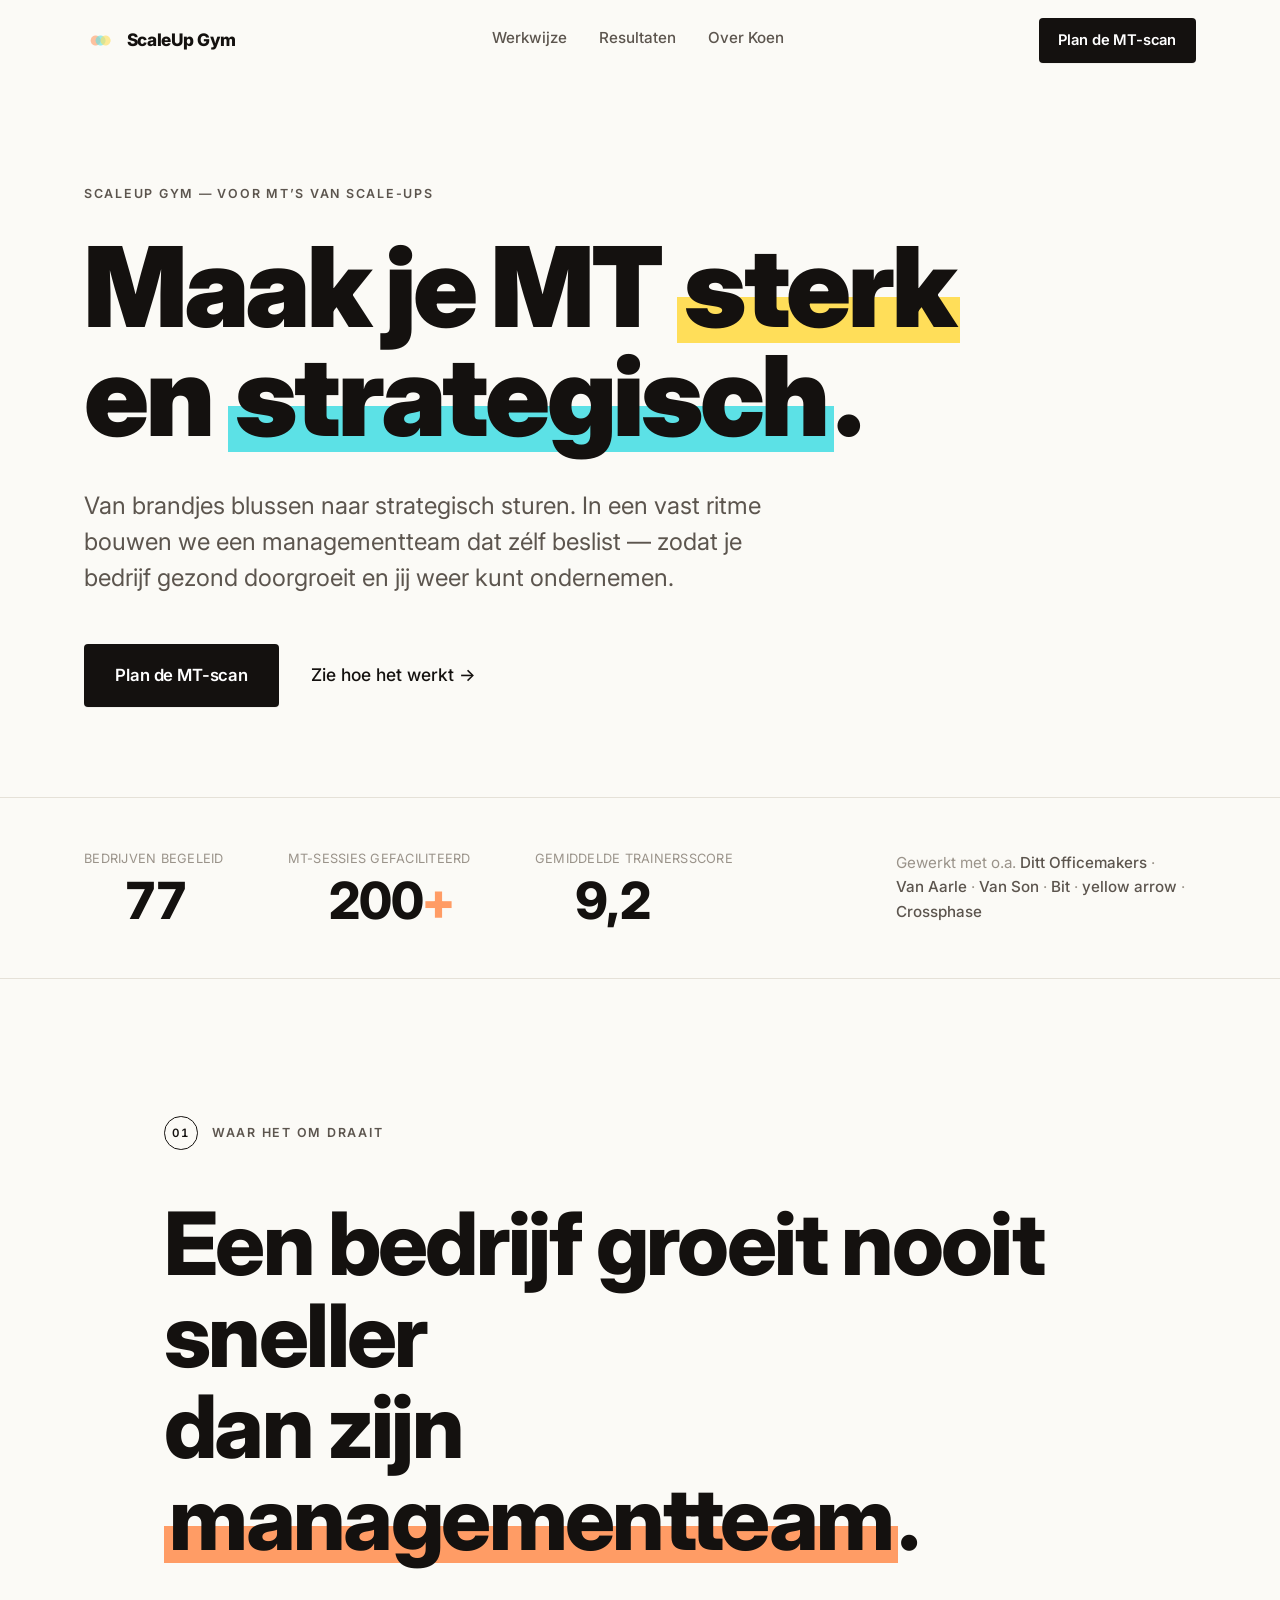
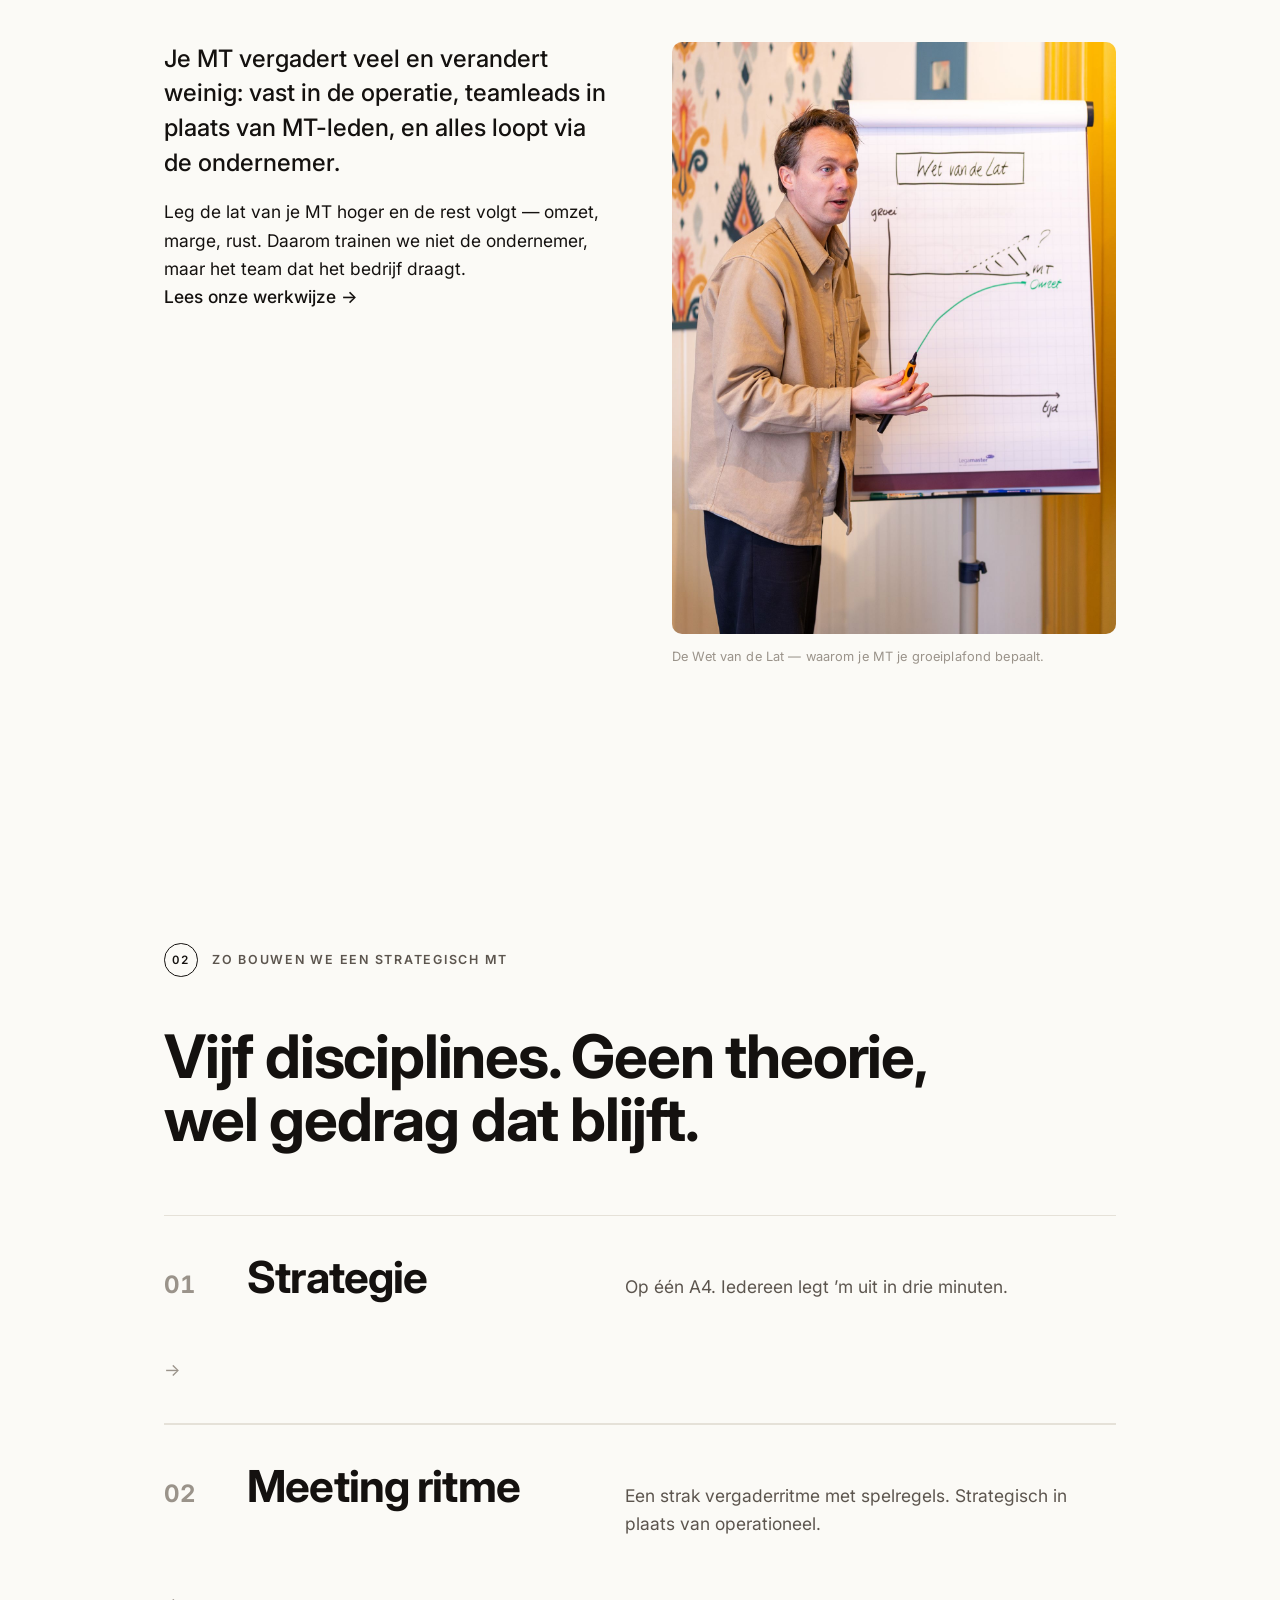
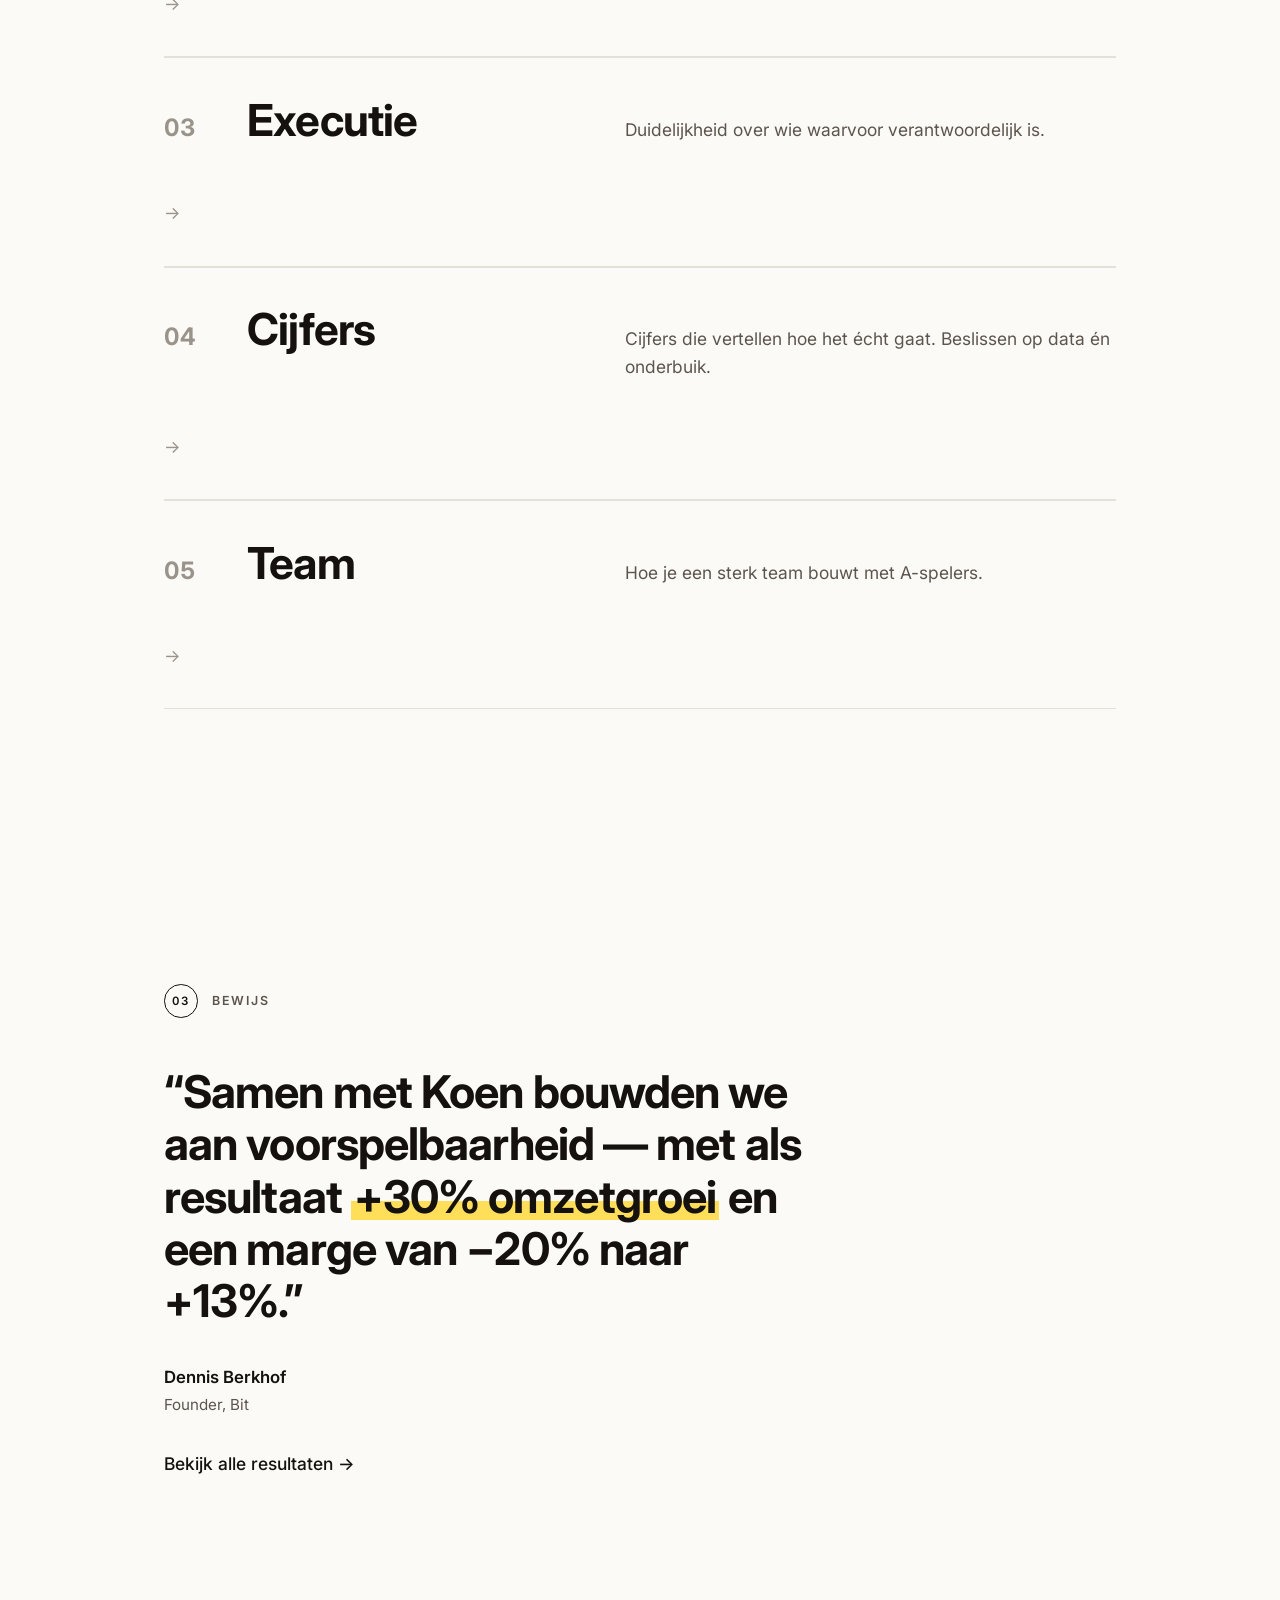
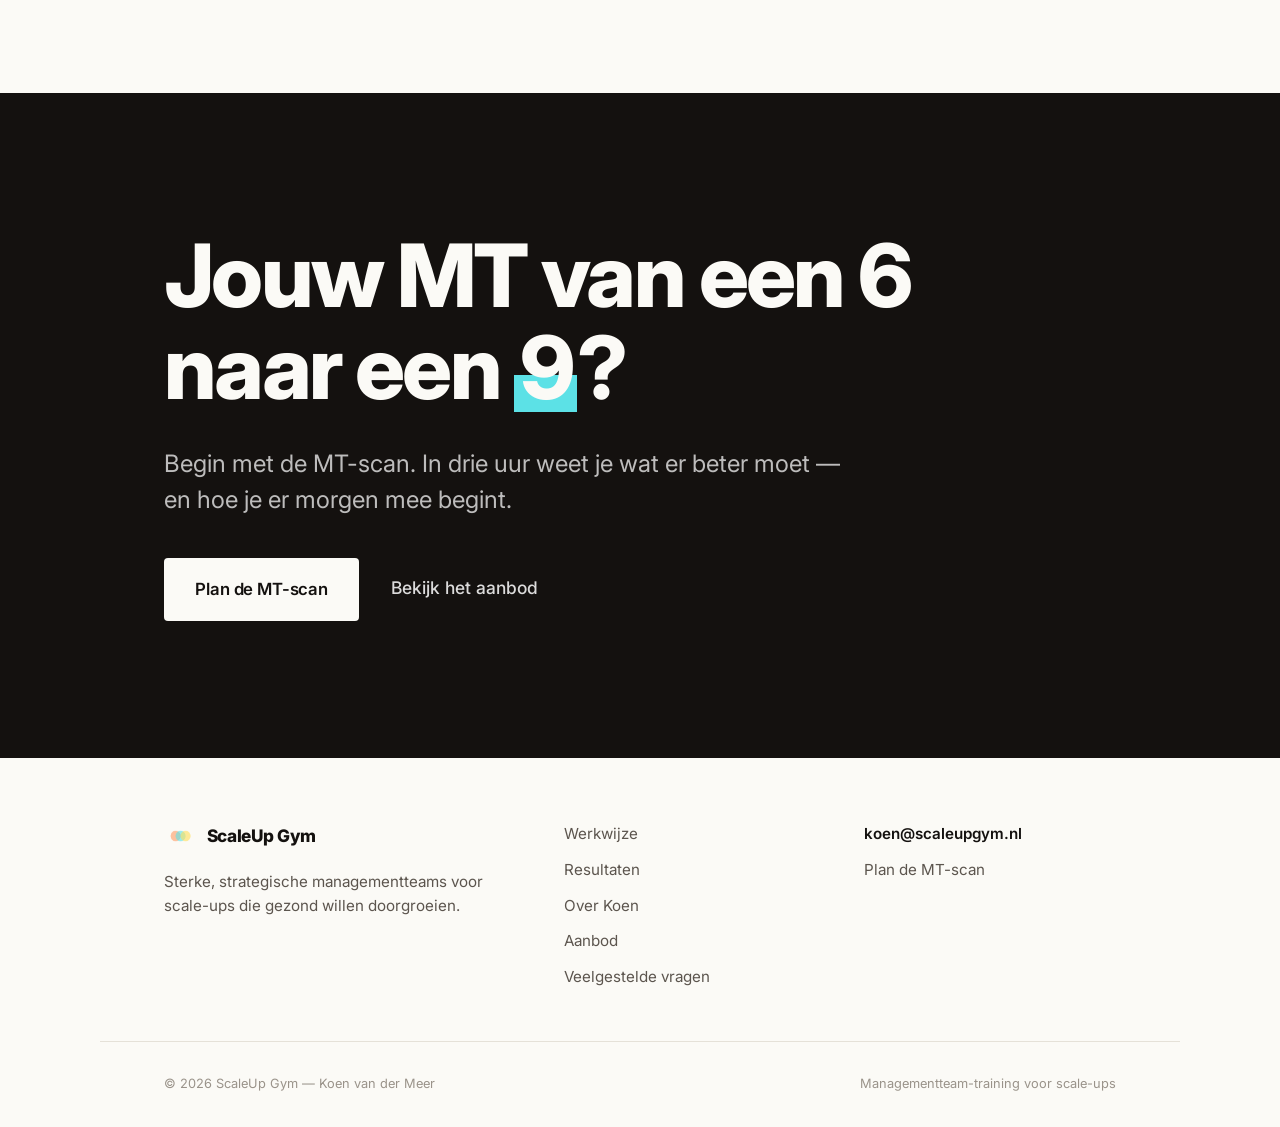
==== commit 7d822aee: "Splits one-pager op in 5 pagina's (home, werkwijze, resultaten, over, aanbod) Co-Authored-By: Claude" ====
--- a/index.html
+++ b/index.html
@@ -26,40 +26,34 @@
 
   <a class="skip-link" href="#hoofd">Naar hoofdinhoud</a>
 
-  <!-- ============================ A. NAVIGATIE ============================ -->
+  <!-- ============================ NAVIGATIE ============================ -->
   <header class="site-nav" id="top">
     <div class="site-nav__inner">
-      <a class="site-nav__logo" href="#top" aria-label="ScaleUp Gym — naar boven">
+      <a class="site-nav__logo" href="index.html" aria-label="ScaleUp Gym — home">
         <img src="assets/logo/scaleup-gym-beeldmerk.png" alt="" width="40" height="24" />
         <span>ScaleUp&nbsp;Gym</span>
       </a>
-
       <nav class="site-nav__links" aria-label="Hoofdnavigatie">
-        <a href="#overtuiging">Waarom</a>
-        <a href="#aanpak">Werkwijze</a>
-        <a href="#bewijs">Resultaten</a>
-        <a href="#over">Over Koen</a>
+        <a href="werkwijze.html">Werkwijze</a>
+        <a href="resultaten.html">Resultaten</a>
+        <a href="over.html">Over Koen</a>
       </nav>
-
-      <a class="btn btn--primary site-nav__cta" href="#contact">Plan de MT-scan</a>
-
+      <a class="btn btn--primary site-nav__cta" href="aanbod.html">Plan de MT-scan</a>
       <button class="site-nav__toggle" aria-label="Menu openen" aria-expanded="false" aria-controls="mobiel-menu">
         <span></span><span></span>
       </button>
     </div>
-
     <nav class="mobiel-menu" id="mobiel-menu" aria-label="Mobiele navigatie" hidden>
-      <a href="#overtuiging">Waarom</a>
-      <a href="#aanpak">Werkwijze</a>
-      <a href="#bewijs">Resultaten</a>
-      <a href="#over">Over Koen</a>
-      <a class="btn btn--primary" href="#contact">Plan de MT-scan</a>
+      <a href="werkwijze.html">Werkwijze</a>
+      <a href="resultaten.html">Resultaten</a>
+      <a href="over.html">Over Koen</a>
+      <a class="btn btn--primary" href="aanbod.html">Plan de MT-scan</a>
     </nav>
   </header>
 
   <main id="hoofd">
 
-    <!-- ============================ B. HERO ============================ -->
+    <!-- ============================ HERO ============================ -->
     <section class="hero" aria-labelledby="hero-titel">
       <div class="hero__inner">
         <p class="eyebrow reveal">ScaleUp Gym — voor MT’s van scale-ups</p>
@@ -73,28 +67,19 @@
           kunt ondernemen.
         </p>
         <div class="hero__acties reveal">
-          <a class="btn btn--primary btn--groot" href="#contact">Plan de MT-scan</a>
-          <a class="tekst-link" href="#aanpak">Zie hoe het werkt <span aria-hidden="true">→</span></a>
+          <a class="btn btn--primary btn--groot" href="aanbod.html">Plan de MT-scan</a>
+          <a class="tekst-link" href="werkwijze.html">Zie hoe het werkt <span aria-hidden="true">→</span></a>
         </div>
       </div>
     </section>
 
-    <!-- ============================ C. DIRECT BEWIJS ============================ -->
+    <!-- ============================ DIRECT BEWIJS ============================ -->
     <section class="proof" aria-label="In het kort">
       <div class="proof__inner">
         <dl class="proof__cijfers">
-          <div class="proof__cijfer reveal">
-            <dt>Bedrijven begeleid</dt>
-            <dd>77</dd>
-          </div>
-          <div class="proof__cijfer reveal">
-            <dt>MT-sessies gefaciliteerd</dt>
-            <dd>200<span class="plus">+</span></dd>
-          </div>
-          <div class="proof__cijfer reveal">
-            <dt>Gemiddelde trainersscore</dt>
-            <dd>9,2</dd>
-          </div>
+          <div class="proof__cijfer reveal"><dt>Bedrijven begeleid</dt><dd>77</dd></div>
+          <div class="proof__cijfer reveal"><dt>MT-sessies gefaciliteerd</dt><dd>200<span class="plus">+</span></dd></div>
+          <div class="proof__cijfer reveal"><dt>Gemiddelde trainersscore</dt><dd>9,2</dd></div>
         </dl>
         <p class="proof__namen reveal">
           Gewerkt met o.a. <span>Ditt Officemakers</span> · <span>Van Aarle</span> ·
@@ -103,35 +88,10 @@
       </div>
     </section>
 
-    <!-- ============================ D. HET PROBLEEM ============================ -->
-    <section class="sectie probleem" id="probleem" aria-labelledby="probleem-titel">
+    <!-- ============================ OVERTUIGING (teaser) ============================ -->
+    <section class="sectie overtuiging" aria-labelledby="overtuiging-titel">
       <div class="wrap">
-        <p class="sectie-label reveal"><span>01</span> De oude manier</p>
-        <h2 class="statement reveal" id="probleem-titel">
-          Je MT vergadert veel.<br />En verandert weinig.
-        </h2>
-
-        <div class="probleem__lijst">
-          <div class="probleem__item reveal">
-            <h3>Vast in de operatie</h3>
-            <p>Brandjes blussen in plaats van sturen. Details bespreken in plaats van groeiplannen. Reactief, in plaats van proactief.</p>
-          </div>
-          <div class="probleem__item reveal">
-            <h3>Teamleads, geen MT-leden</h3>
-            <p>Ze denken vanuit hun eigen afdeling, niet vanuit het hele bedrijf. Ze doen het voor het eerst — en niemand heeft ze verteld wat de rol inhoudt.</p>
-          </div>
-          <div class="probleem__item reveal">
-            <h3>Alles loopt via de ondernemer</h3>
-            <p>Het MT is opgericht om het sámen te doen. Maar in kennis, beslissingen en verantwoordelijkheid blijft de ondernemer de bottleneck.</p>
-          </div>
-        </div>
-      </div>
-    </section>
-
-    <!-- ============================ E. ONZE OVERTUIGING ============================ -->
-    <section class="sectie overtuiging" id="overtuiging" aria-labelledby="overtuiging-titel">
-      <div class="wrap">
-        <p class="sectie-label reveal"><span>02</span> Onze overtuiging</p>
+        <p class="sectie-label reveal"><span>01</span> Waar het om draait</p>
         <p class="mega reveal" id="overtuiging-titel">
           Een bedrijf groeit nooit sneller<br />
           dan zijn <span class="mark mark--oranje">managementteam</span>.
@@ -140,13 +100,14 @@
       <div class="overtuiging__body wrap wrap--split">
         <div class="overtuiging__tekst reveal">
           <p class="lead">
-            Leg de lat van je MT hoger en de rest volgt — omzet, marge, rust.
-            Blijft de lat liggen, dan loop je vast, hoe hard iedereen ook werkt.
+            Je MT vergadert veel en verandert weinig: vast in de operatie, teamleads in plaats van
+            MT-leden, en alles loopt via de ondernemer.
           </p>
           <p>
-            Daarom trainen we niet de ondernemer, maar het team dat het bedrijf draagt.
-            Geen quick fix en geen inspiratiesessie — wél gedrag dat blijft.
+            Leg de lat van je MT hoger en de rest volgt — omzet, marge, rust. Daarom trainen we niet
+            de ondernemer, maar het team dat het bedrijf draagt.
           </p>
+          <p class="reveal"><a class="tekst-link" href="werkwijze.html">Lees onze werkwijze <span aria-hidden="true">→</span></a></p>
         </div>
         <figure class="overtuiging__beeld reveal">
           <img src="assets/foto-s/koen-wet-van-de-lat-uitleg.jpg" alt="Koen van der Meer legt de Wet van de Lat uit op een flip-over" loading="lazy" />
@@ -155,271 +116,93 @@
       </div>
     </section>
 
-    <!-- ============================ F. DE 5 DISCIPLINES ============================ -->
-    <section class="sectie disciplines" id="aanpak" aria-labelledby="disciplines-titel">
+    <!-- ============================ 5 DISCIPLINES (overzicht) ============================ -->
+    <section class="sectie disciplines" aria-labelledby="disc-titel">
       <div class="wrap">
-        <p class="sectie-label reveal"><span>03</span> Zo bouwen we een strategisch MT</p>
-        <h2 class="titel reveal" id="disciplines-titel">Vijf disciplines. Geen theorie, wel gedrag dat blijft.</h2>
-      </div>
-
+        <p class="sectie-label reveal"><span>02</span> Zo bouwen we een strategisch MT</p>
+        <h2 class="titel reveal" id="disc-titel">Vijf disciplines. Geen theorie, wel gedrag dat blijft.</h2>
+      </div>
       <ol class="disc-lijst wrap">
-        <li class="disc reveal">
+        <li><a class="disc reveal" href="werkwijze.html#disciplines">
           <span class="disc__nr">01</span>
-          <div class="disc__body">
-            <h3>Strategie</h3>
-            <p>Op één A4, met helderheid en focus. Iedereen kan het in drie minuten uitleggen.</p>
-          </div>
-        </li>
-        <li class="disc reveal">
+          <div class="disc__body"><h3>Strategie</h3><p>Op één A4. Iedereen legt ’m uit in drie minuten.</p></div>
+          <span class="disc__pijl" aria-hidden="true">→</span>
+        </a></li>
+        <li><a class="disc reveal" href="werkwijze.html#disciplines">
           <span class="disc__nr">02</span>
-          <div class="disc__body">
-            <h3>Meeting&nbsp;ritme</h3>
-            <p>Een strak vergaderritme met spelregels. Strategisch in plaats van operationeel.</p>
-          </div>
-        </li>
-        <li class="disc reveal">
+          <div class="disc__body"><h3>Meeting&nbsp;ritme</h3><p>Een strak vergaderritme met spelregels. Strategisch in plaats van operationeel.</p></div>
+          <span class="disc__pijl" aria-hidden="true">→</span>
+        </a></li>
+        <li><a class="disc reveal" href="werkwijze.html#disciplines">
           <span class="disc__nr">03</span>
-          <div class="disc__body">
-            <h3>Executie</h3>
-            <p>Duidelijkheid over wie waarvoor verantwoordelijk is — en wat er verwacht wordt.</p>
-          </div>
-        </li>
-        <li class="disc reveal">
+          <div class="disc__body"><h3>Executie</h3><p>Duidelijkheid over wie waarvoor verantwoordelijk is.</p></div>
+          <span class="disc__pijl" aria-hidden="true">→</span>
+        </a></li>
+        <li><a class="disc reveal" href="werkwijze.html#disciplines">
           <span class="disc__nr">04</span>
-          <div class="disc__body">
-            <h3>Cijfers</h3>
-            <p>Cijfers die vertellen hoe het écht gaat. Beslissen op data én onderbuik.</p>
-          </div>
-        </li>
-        <li class="disc reveal">
+          <div class="disc__body"><h3>Cijfers</h3><p>Cijfers die vertellen hoe het écht gaat. Beslissen op data én onderbuik.</p></div>
+          <span class="disc__pijl" aria-hidden="true">→</span>
+        </a></li>
+        <li><a class="disc reveal" href="werkwijze.html#disciplines">
           <span class="disc__nr">05</span>
-          <div class="disc__body">
-            <h3>Team</h3>
-            <p>Hoe je een sterk team bouwt met A-spelers, die elkaar scherp houden.</p>
-          </div>
-        </li>
+          <div class="disc__body"><h3>Team</h3><p>Hoe je een sterk team bouwt met A-spelers.</p></div>
+          <span class="disc__pijl" aria-hidden="true">→</span>
+        </a></li>
       </ol>
     </section>
 
-    <!-- ============================ Wat het oplevert ============================ -->
-    <section class="sectie oplevert" aria-labelledby="oplevert-titel">
-      <div class="wrap wrap--split">
-        <div class="oplevert__kol reveal">
-          <h2 class="kop-klein" id="oplevert-titel">Wat het je MT oplevert</h2>
-          <ul class="verschuiving">
-            <li><span class="van">Operationeel</span><span class="pijl" aria-hidden="true">→</span><span class="naar">strategisch</span></li>
-            <li><span class="van">Chaos</span><span class="pijl" aria-hidden="true">→</span><span class="naar">gedisciplineerde uitvoering</span></li>
-            <li><span class="van">Afhankelijk</span><span class="pijl" aria-hidden="true">→</span><span class="naar">zelfstandig</span></li>
-          </ul>
-        </div>
-        <div class="oplevert__kol reveal">
-          <h2 class="kop-klein">Wat het je organisatie oplevert</h2>
-          <ul class="verschuiving">
-            <li><span class="van">Kennis in hoofden</span><span class="pijl" aria-hidden="true">→</span><span class="naar">systemen om op te bouwen</span></li>
-            <li><span class="van">Onduidelijkheid</span><span class="pijl" aria-hidden="true">→</span><span class="naar">discipline tot op de werkvloer</span></li>
-            <li><span class="van">Pieken en dalen</span><span class="pijl" aria-hidden="true">→</span><span class="naar">voorspelbaar doorgroeien</span></li>
-          </ul>
-        </div>
-      </div>
-    </section>
-
-    <!-- ============================ G. IN CONTEXT: DE SESSIE ============================ -->
-    <section class="sectie context" aria-labelledby="context-titel">
+    <!-- ============================ ÉÉN TESTIMONIAL ============================ -->
+    <section class="sectie bewijs" aria-labelledby="bewijs-titel">
       <div class="wrap">
-        <p class="sectie-label reveal"><span>04</span> Hoe een sessie voelt</p>
-        <h2 class="titel reveal" id="context-titel">Elke twee weken. Vier uur. Vast ritme.</h2>
-      </div>
-
-      <figure class="context__beeld-groot reveal">
-        <img src="assets/foto-s/koen-3-type-problemen.jpg" alt="Koen van der Meer traint een MT en legt de drie type problemen uit op een flip-over" loading="lazy" />
-      </figure>
-
-      <ol class="ritme wrap">
-        <li class="ritme__stap reveal"><span>1</span><h3>Terugkijken</h3><p>Wat is gelukt sinds de vorige sessie, en wat nog niet.</p></li>
-        <li class="ritme__stap reveal"><span>2</span><h3>Leren</h3><p>Nieuwe kennis en kaders voor de discipline van die sessie.</p></li>
-        <li class="ritme__stap reveal"><span>3</span><h3>Doen</h3><p>Direct toepassen op jullie eigen situatie.</p></li>
-        <li class="ritme__stap reveal"><span>4</span><h3>Vastleggen</h3><p>Wie doet wat, tot de volgende sessie.</p></li>
-      </ol>
-    </section>
-
-    <!-- ============================ H. BEWIJS / TESTIMONIALS ============================ -->
-    <section class="sectie bewijs" id="bewijs" aria-labelledby="bewijs-titel">
-      <div class="wrap">
-        <p class="sectie-label reveal"><span>05</span> Bewijs</p>
-        <h2 class="visueel-verborgen" id="bewijs-titel">Resultaten van MT’s die we begeleidden</h2>
-
+        <p class="sectie-label reveal"><span>03</span> Bewijs</p>
+        <h2 class="visueel-verborgen" id="bewijs-titel">Wat opdrachtgevers zeggen</h2>
         <figure class="quote-groot reveal">
           <blockquote>
-            <p>“De cultuur en klantrelaties waren al ijzersterk. Wat ontbrak, was focus en ritme in de executie. Samen met Koen bouwden we aan voorspelbaarheid — met als resultaat <span class="mark mark--geel">+30% omzetgroei</span> en een marge van −20% naar +13%.”</p>
+            <p>“Samen met Koen bouwden we aan voorspelbaarheid — met als resultaat <span class="mark mark--geel">+30% omzetgroei</span> en een marge van −20% naar +13%.”</p>
           </blockquote>
           <figcaption>
             <span class="naam">Dennis Berkhof</span>
             <span class="rol">Founder, Bit</span>
           </figcaption>
         </figure>
-      </div>
-
-      <div class="wrap quotes-klein">
-        <figure class="quote reveal">
-          <blockquote><p>“We doen nu echt dingen, in plaats van dat we het er alleen over hebben. En de juiste dingen: strategische sturing, geen operationele zaken meer.”</p></blockquote>
-          <figcaption><span class="naam">Peter Noorderijk</span><span class="rol">Oprichter, yellow arrow</span><span class="case">38 FTE → klaar voor 50+, MT zelfstandig</span></figcaption>
-        </figure>
-        <figure class="quote reveal">
-          <blockquote><p>“Ons MT groeit in eigenaarschap, terwijl wij steeds meer ruimte krijgen om bezig te zijn met de toekomst van Ditt.”</p></blockquote>
-          <figcaption><span class="naam">Jan Brink</span><span class="rol">Founding Partner, Ditt Officemakers</span><span class="case">70 FTE, 12 maanden, alle 5 disciplines</span></figcaption>
-        </figure>
-        <figure class="quote reveal">
-          <blockquote><p>“We groeiden van €15M naar €24M. Nu bouw ik het MT dat past bij onze ambitie van €50M.”</p></blockquote>
-          <figcaption><span class="naam">Dennis van Rooij</span><span class="rol">Directeur, Van Son</span><span class="case">Van onervaren MT naar structuur en ritme</span></figcaption>
-        </figure>
-        <figure class="quote reveal">
-          <blockquote><p>“Het bracht ons niet alleen structuur, maar ook discipline. De mensen zijn scherper in wat ze van elkaar verwachten.”</p></blockquote>
-          <figcaption><span class="naam">Valentijn van Aarle</span><span class="rol">Directeur, Van Aarle Vastgoedonderhoud</span><span class="case">Groei van €5M → €13M, MT op één lijn</span></figcaption>
-        </figure>
-      </div>
-    </section>
-
-    <!-- ============================ I. OVER KOEN ============================ -->
-    <section class="sectie over" id="over" aria-labelledby="over-titel">
-      <div class="wrap wrap--split over__grid">
-        <figure class="over__beeld reveal">
-          <img src="assets/foto-s/koen-people-proces.jpg" alt="Koen van der Meer geeft een ScaleUp Gym-training" loading="lazy" />
-        </figure>
-        <div class="over__tekst">
-          <p class="sectie-label reveal"><span>06</span> Wie dit doet</p>
-          <h2 class="titel reveal" id="over-titel">Ik geef door wat ik zelf had willen weten op mijn 25e.</h2>
-          <p class="lead reveal">
-            Ik ben Koen van der Meer. Meer dan vijftien jaar COO-ervaring in snelgroeiende scale-ups.
-          </p>
-          <p class="reveal">
-            Ik heb zelf in MT’s gezeten die vooral met de waan van de dag bezig waren, met
-            vergaderingen die niets opleverden. Vastgezet in het operationele, terwijl ik eigenlijk
-            strategisch had moeten meedenken. Wat ik toen had willen leren, geef ik nu door:
-            praktische handvatten die het aansturen van een bedrijf makkelijker maken.
-          </p>
-          <p class="over__pull reveal">Ik ben geen inspiratiecoach. Ik ben een personal trainer voor je MT.</p>
-        </div>
-      </div>
-    </section>
-
-    <!-- ============================ J. INZICHTEN / MODELLEN ============================ -->
-    <section class="sectie inzichten" id="inzichten" aria-labelledby="inzichten-titel">
-      <div class="wrap">
-        <p class="sectie-label reveal"><span>07</span> Ideeën die we gebruiken</p>
-        <h2 class="titel reveal" id="inzichten-titel">De denkmodellen achter het werk.</h2>
-      </div>
-      <ul class="idee-lijst wrap">
-        <li class="idee reveal">
-          <span class="idee__meta">Denkmodel</span>
-          <h3>De Wet van de Lat</h3>
-          <p>Waarom je bedrijf nooit sneller groeit dan het niveau van je managementteam.</p>
-        </li>
-        <li class="idee reveal">
-          <span class="idee__meta">Denkmodel</span>
-          <h3>De Groeiparadox</h3>
-          <p>Waarom harder werken je groei op een gegeven moment juist afremt.</p>
-        </li>
-        <li class="idee reveal">
-          <span class="idee__meta">Denkmodel</span>
-          <h3>Drie groeibarrières</h3>
-          <p>Wat scale-ups vastzet op weg van €1M naar €10M — en hoe je er langs komt.</p>
-        </li>
-        <li class="idee reveal">
-          <span class="idee__meta">Denkmodel</span>
-          <h3>Vier type meetings</h3>
-          <p>Het vergaderritme dat operationeel en strategisch eindelijk uit elkaar trekt.</p>
-        </li>
-      </ul>
-    </section>
-
-    <!-- ============================ FAQ ============================ -->
-    <section class="sectie faq" id="faq" aria-labelledby="faq-titel">
-      <div class="wrap wrap--split faq__grid">
-        <div class="faq__kop">
-          <p class="sectie-label reveal"><span>08</span> Voordat je het vraagt</p>
-          <h2 class="titel reveal" id="faq-titel">De vragen die opdrachtgevers stellen.</h2>
-        </div>
-        <div class="faq__lijst reveal">
-          <details class="faq__item">
-            <summary>Ik weet het probleem al. Waarom de MT-scan?<span class="faq__plus" aria-hidden="true"></span></summary>
-            <div class="faq__antwoord"><p>De scan haalt commitment op bij het hele MT en toont of jullie op één lijn zitten over wat er moet gebeuren. Met een frisse blik zie ik vaak de échte problemen die je zelf niet meer ziet.</p></div>
-          </details>
-          <details class="faq__item">
-            <summary>Ons MT is nog niet op orde. Rollen zijn onduidelijk.<span class="faq__plus" aria-hidden="true"></span></summary>
-            <div class="faq__antwoord"><p>De meeste MT’s die wij zien bestaan uit teamleads, niet uit MT-leden. Dat is geen reden om iemand te vervangen — het is precies waar de scan voor is. Met díe mensen ga je het doen.</p></div>
-          </details>
-          <details class="faq__item">
-            <summary>Het programma is intensief. Hebben we daar tijd voor?<span class="faq__plus" aria-hidden="true"></span></summary>
-            <div class="faq__antwoord"><p>Elke sessie heeft een vast ritme: terugkijken, leren, doen, vastleggen. Geen quick fix, wel gedragsverandering. Goede bedrijven werken 20% ÁÁN het bedrijf. Geen tijd? Dan blijf je brandjes blussen.</p></div>
-          </details>
-          <details class="faq__item">
-            <summary>Is dit niet te veel geld?<span class="faq__plus" aria-hidden="true"></span></summary>
-            <div class="faq__antwoord"><p>Een junior kost je al snel €54k per jaar en voert uit. Je MT stuurt je hele organisatie aan. Maak dat team 10% beter en je ziet het terug in elk team, elke beslissing, elk resultaat.</p></div>
-          </details>
-          <details class="faq__item">
-            <summary>Wanneer moet ik het juist níet doen?<span class="faq__plus" aria-hidden="true"></span></summary>
-            <div class="faq__antwoord"><p>Als je minder dan 25 collega’s hebt, is dit te zwaar voor wat je nodig hebt. En als je niet bereid bent serieus te investeren in je MT — in tijd én geld. Zoek je inspiratie? Dan ben ik de verkeerde: ik ben een personal trainer.</p></div>
-          </details>
-        </div>
-      </div>
-    </section>
-
-    <!-- ============================ K. FINALE CTA / AANBOD ============================ -->
-    <section class="sectie eind-cta" id="contact" aria-labelledby="eind-titel">
-      <div class="wrap eind-cta__inner">
-        <p class="sectie-label sectie-label--licht reveal"><span>09</span> De volgende stap</p>
-        <p class="display reveal" id="eind-titel">
-          Jouw MT van een&nbsp;6<br />naar een&nbsp;<span class="mark mark--turquoise">9</span>?
-        </p>
-        <p class="eind-cta__sub reveal">
-          Begin met de MT-scan. In drie uur weet je precies wat er beter moet — en hoe je er
-          morgen mee begint. Drie uur op locatie, het hele MT aanwezig.
-          <span class="prijs">€1.420 ex btw</span>
-        </p>
-        <div class="eind-cta__acties reveal">
-          <a class="btn btn--primary btn--groot" href="mailto:koen@scaleupgym.nl?subject=Aanvraag%20MT-scan">Plan de MT-scan</a>
-          <a class="tekst-link tekst-link--licht" href="mailto:koen@scaleupgym.nl">of mail Koen direct</a>
-        </div>
-
-        <div class="eind-cta__vervolg reveal">
-          <div class="vervolg__blok">
-            <h3>Losse discipline</h3>
-            <p class="vervolg__omschrijving">Gericht je MT verbeteren op één discipline.</p>
-            <p class="vervolg__detail">6 sessies · 3 maanden · op locatie</p>
-            <p class="vervolg__prijs">€14.100 <span>ex btw</span></p>
-          </div>
-          <div class="vervolg__blok">
-            <h3>Jaarprogramma</h3>
-            <p class="vervolg__omschrijving">De complete transformatie: alle vijf disciplines.</p>
-            <p class="vervolg__detail">22 sessies · 12 maanden · één klant per kwartaal</p>
-            <p class="vervolg__prijs">€51.700 <span>ex btw</span></p>
-          </div>
-        </div>
+        <p class="reveal" style="margin-top: 2rem;"><a class="tekst-link" href="resultaten.html">Bekijk alle resultaten <span aria-hidden="true">→</span></a></p>
       </div>
     </section>
 
   </main>
 
-  <!-- ============================ L. FOOTER ============================ -->
+  <!-- ============================ CTA-BALK ============================ -->
+  <section class="cta-band" aria-labelledby="cta-titel">
+    <div class="wrap cta-band__inner">
+      <p class="cta-band__titel reveal" id="cta-titel">Jouw MT van een 6 naar een <span class="mark mark--turquoise">9</span>?</p>
+      <p class="cta-band__sub reveal">Begin met de MT-scan. In drie uur weet je wat er beter moet — en hoe je er morgen mee begint.</p>
+      <div class="cta-band__acties reveal">
+        <a class="btn btn--primary btn--groot" href="aanbod.html">Plan de MT-scan</a>
+        <a class="tekst-link tekst-link--licht" href="aanbod.html">Bekijk het aanbod</a>
+      </div>
+    </div>
+  </section>
+
+  <!-- ============================ FOOTER ============================ -->
   <footer class="site-footer">
     <div class="wrap site-footer__inner">
       <div class="site-footer__merk">
-        <a class="site-nav__logo" href="#top" aria-label="ScaleUp Gym — naar boven">
+        <a class="site-nav__logo" href="index.html" aria-label="ScaleUp Gym — home">
           <img src="assets/logo/scaleup-gym-beeldmerk.png" alt="" width="40" height="24" />
           <span>ScaleUp&nbsp;Gym</span>
         </a>
         <p>Sterke, strategische managementteams voor scale-ups die gezond willen doorgroeien.</p>
       </div>
       <nav class="site-footer__nav" aria-label="Footernavigatie">
-        <a href="#overtuiging">Waarom</a>
-        <a href="#aanpak">Werkwijze</a>
-        <a href="#bewijs">Resultaten</a>
-        <a href="#over">Over Koen</a>
-        <a href="#faq">Veelgestelde vragen</a>
+        <a href="werkwijze.html">Werkwijze</a>
+        <a href="resultaten.html">Resultaten</a>
+        <a href="over.html">Over Koen</a>
+        <a href="aanbod.html">Aanbod</a>
+        <a href="aanbod.html#faq">Veelgestelde vragen</a>
       </nav>
       <div class="site-footer__contact">
         <a href="mailto:koen@scaleupgym.nl">koen@scaleupgym.nl</a>
-        <a href="#contact">Plan de MT-scan</a>
+        <a href="aanbod.html">Plan de MT-scan</a>
       </div>
     </div>
     <div class="wrap site-footer__onder">
--- a/css/style.css
+++ b/css/style.css
@@ -346,8 +346,10 @@
 .overtuiging__tekst p { max-width: 42ch; }
 .overtuiging__tekst .lead { color: var(--inkt); }
 .overtuiging__beeld img {
-  width: 100%; aspect-ratio: 3 / 2; object-fit: cover; border-radius: var(--radius-groot);
-}
+  width: 100%; aspect-ratio: 4 / 5; object-fit: cover; object-position: 50% 8%;
+  border-radius: var(--radius-groot);
+}
+@media (min-width: 900px) { .overtuiging__beeld img { aspect-ratio: 3 / 4; } }
 .overtuiging__beeld figcaption {
   margin-top: 0.85rem; font-size: var(--t-meta); color: var(--tekst-meta); letter-spacing: 0.01em;
 }
@@ -575,6 +577,100 @@
 }
 
 /* ==========================================================================
+   Actieve navigatie-staat (meerdere pagina's)
+   ========================================================================== */
+.site-nav__links a[aria-current="page"] { color: var(--inkt); }
+.site-nav__links a[aria-current="page"]::after { transform: scaleX(1); }
+.mobiel-menu a[aria-current="page"] { color: var(--inkt); font-weight: var(--gw-semi); }
+
+/* ==========================================================================
+   Interior page-hero (subpagina's)
+   ========================================================================== */
+.page-hero {
+  padding-top: clamp(3rem, 7vw, 6.5rem);
+  padding-bottom: clamp(2.5rem, 5vw, 4.5rem);
+}
+.page-hero__inner { max-width: var(--breed); margin-inline: auto; padding-inline: var(--rand); }
+.page-hero__titel {
+  margin-top: 1.5rem;
+  font-size: var(--t-mega);
+  line-height: var(--lh-strak);
+  letter-spacing: var(--ls-display);
+  font-weight: var(--gw-black);
+  max-width: 18ch;
+}
+.page-hero__sub {
+  margin-top: clamp(1.5rem, 3vw, 2.25rem);
+  max-width: 52ch;
+  font-size: var(--t-lead);
+  line-height: 1.5;
+  color: var(--tekst-zacht);
+}
+.page-hero + .sectie, .page-hero + .proof { padding-top: 0; }
+
+/* ==========================================================================
+   Herbruikbare donkere CTA-balk (onderaan subpagina's)
+   ========================================================================== */
+.cta-band {
+  background: var(--inkt);
+  color: var(--papier);
+  margin-top: clamp(3rem, 6vw, 5rem);
+}
+.cta-band ::selection { background: var(--kleur-oranje); color: var(--inkt); }
+.cta-band__inner { padding-block: var(--sectie-y); }
+.cta-band__titel {
+  font-size: var(--t-mega);
+  line-height: var(--lh-kop);
+  letter-spacing: var(--ls-display);
+  font-weight: var(--gw-extra);
+  color: var(--papier);
+  max-width: 16ch;
+}
+.cta-band__sub {
+  margin-top: clamp(1.25rem, 2.5vw, 2rem);
+  max-width: 46ch; font-size: var(--t-lead); color: rgba(255,255,255,0.72); line-height: 1.5;
+}
+.cta-band__acties {
+  margin-top: clamp(1.75rem, 3.5vw, 2.5rem);
+  display: flex; align-items: center; gap: clamp(1.25rem, 3vw, 2rem); flex-wrap: wrap;
+}
+.cta-band .btn--primary { background: var(--papier); color: var(--inkt); }
+.cta-band .btn--primary:hover { background: var(--kleur-oranje); }
+
+/* Disciplines-overzicht op home: hele rij als link */
+a.disc { text-decoration: none; color: inherit; }
+a.disc .disc__pijl { color: var(--tekst-meta); transition: transform var(--overgang), color var(--overgang); }
+@media (hover: hover) and (min-width: 760px) {
+  a.disc:hover .disc__pijl { transform: translateX(5px); color: var(--kleur-oranje); }
+}
+
+/* ==========================================================================
+   Aanbod / prijzen (editorial, geen cards)
+   ========================================================================== */
+.stap { border-top: 2px solid var(--inkt); padding-top: clamp(1.5rem, 3vw, 2.5rem); }
+.stap + .stap { margin-top: clamp(3rem, 6vw, 5rem); }
+.stap__grid { margin-top: clamp(1.5rem, 3vw, 2.5rem); display: grid; gap: clamp(2rem, 4vw, 4rem); }
+@media (min-width: 820px) { .stap__grid { grid-template-columns: 1.1fr 0.9fr; align-items: start; } }
+.uitkomsten { display: grid; gap: 0; }
+.uitkomsten li {
+  display: flex; gap: 0.85rem; align-items: baseline;
+  padding-block: 0.85rem; border-top: 1px solid var(--lijn); color: var(--inkt);
+}
+.uitkomsten li:last-child { border-bottom: 1px solid var(--lijn); }
+.uitkomsten li::before { content: "→"; color: var(--kleur-oranje); font-weight: var(--gw-bold); }
+.stap__paneel { display: grid; gap: 0.75rem; align-content: start; }
+.stap__paneel .regel { color: var(--tekst-zacht); }
+.prijs-groot { font-size: clamp(2.25rem, 4vw, 3.25rem); font-weight: var(--gw-extra); letter-spacing: -0.03em; line-height: 1; margin-top: 0.5rem; }
+.prijs-groot span { font-size: 0.9rem; font-weight: var(--gw-normaal); color: var(--tekst-meta); letter-spacing: 0; }
+
+.tarieven { margin-top: clamp(1.5rem, 3vw, 2.5rem); display: grid; gap: clamp(2rem, 4vw, 3.5rem); }
+@media (min-width: 720px) { .tarieven { grid-template-columns: 1fr 1fr; } }
+.tarief { border-top: 1px solid var(--lijn); padding-top: 1.5rem; }
+.tarief h3 { font-size: var(--t-h3); font-weight: var(--gw-bold); letter-spacing: var(--ls-kop); }
+.tarief__omschrijving { margin-top: 0.5rem; color: var(--tekst-zacht); max-width: 34ch; }
+.tarief__detail { margin-top: 0.85rem; font-size: var(--t-klein); color: var(--tekst-meta); text-transform: uppercase; letter-spacing: 0.04em; }
+
+/* ==========================================================================
    Reveal-animatie (onzichtbaar subtiel)
    ========================================================================== */
 .reveal { opacity: 0; transform: translateY(18px); transition: opacity 0.7s ease, transform 0.7s cubic-bezier(0.22,1,0.36,1); }
